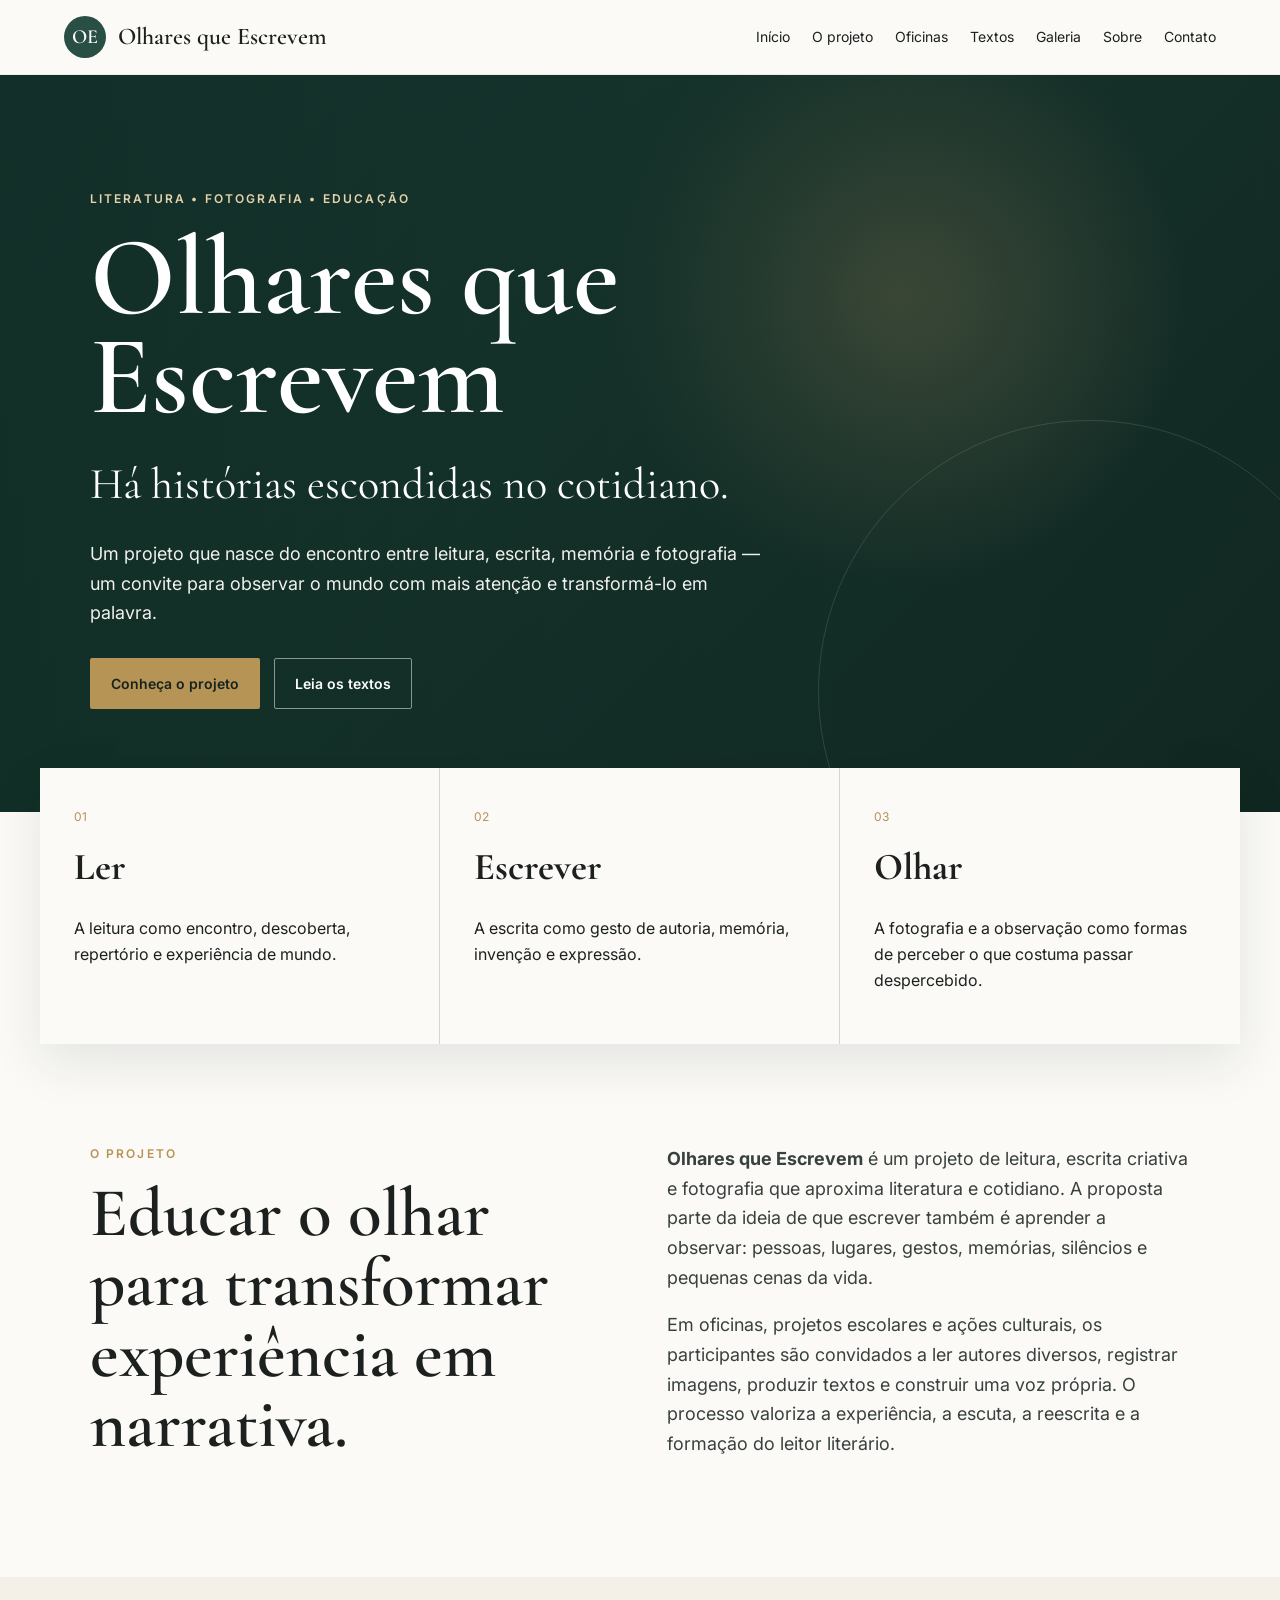
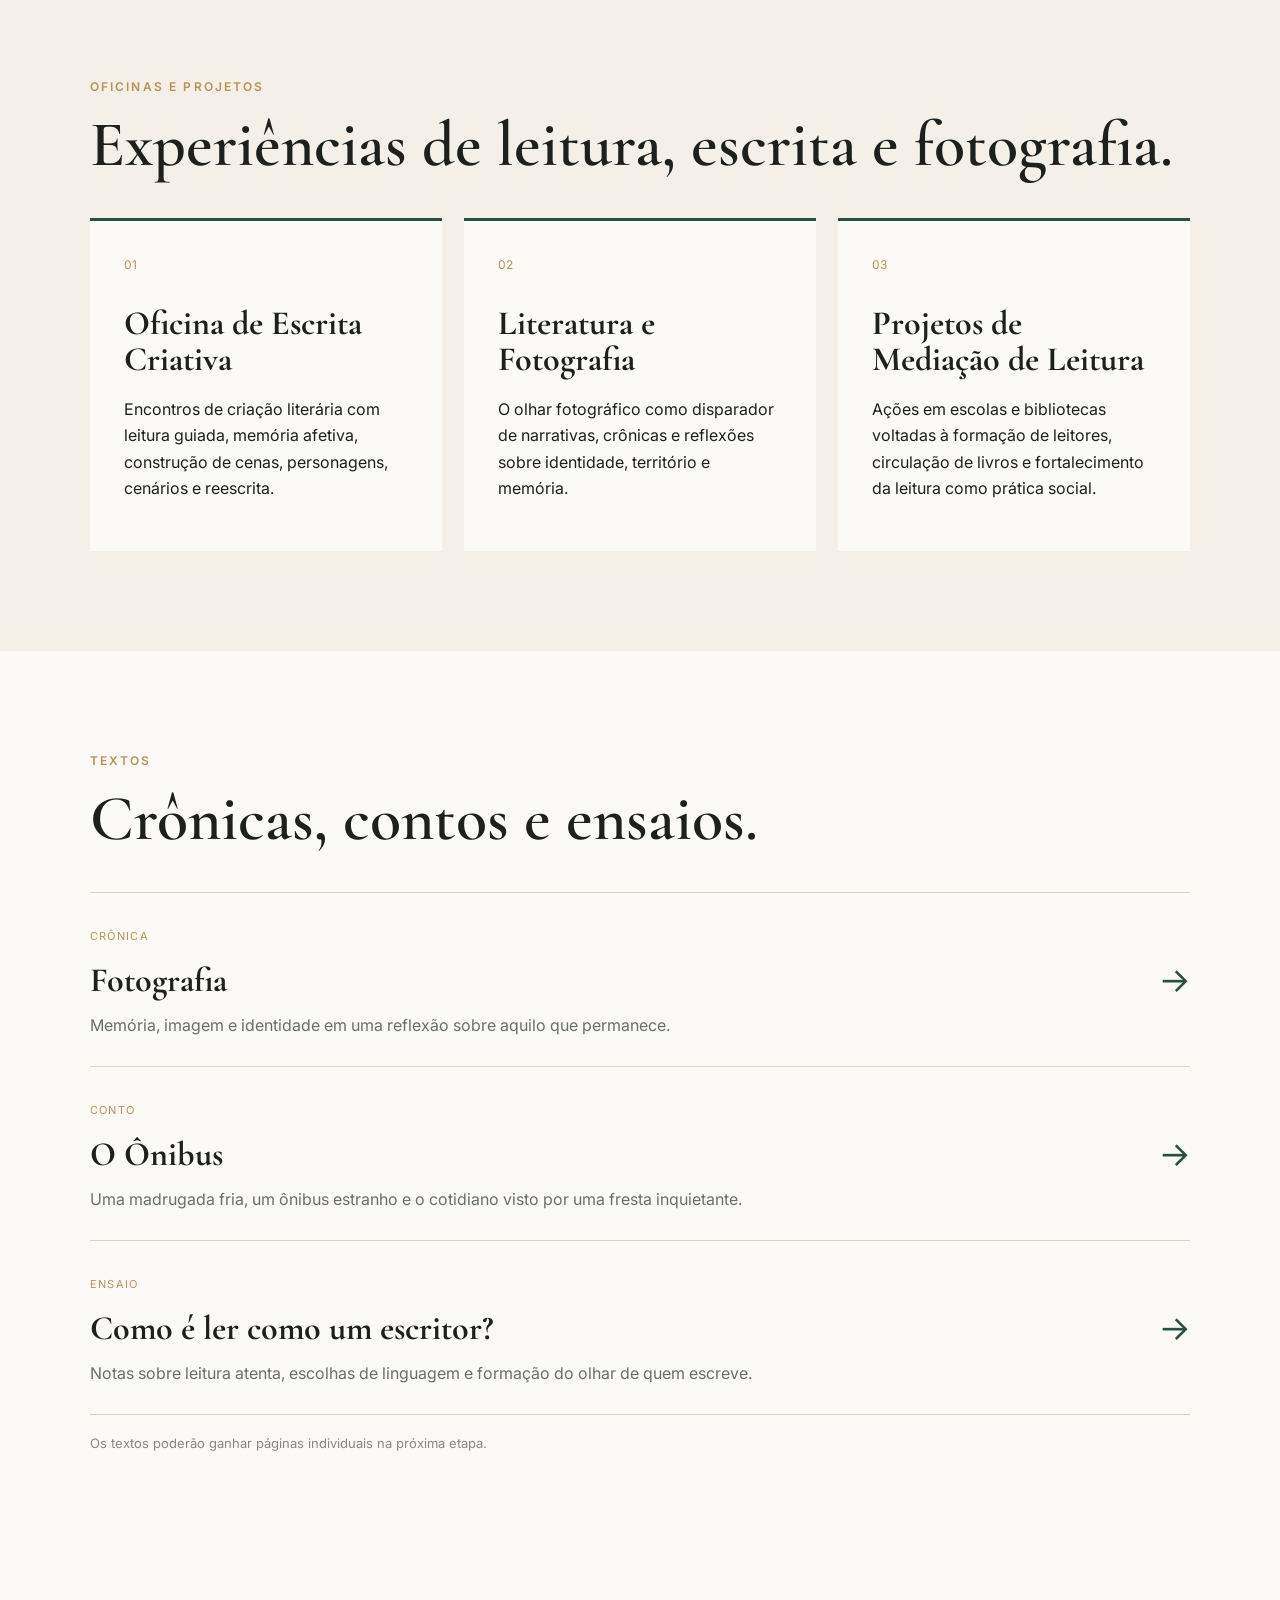
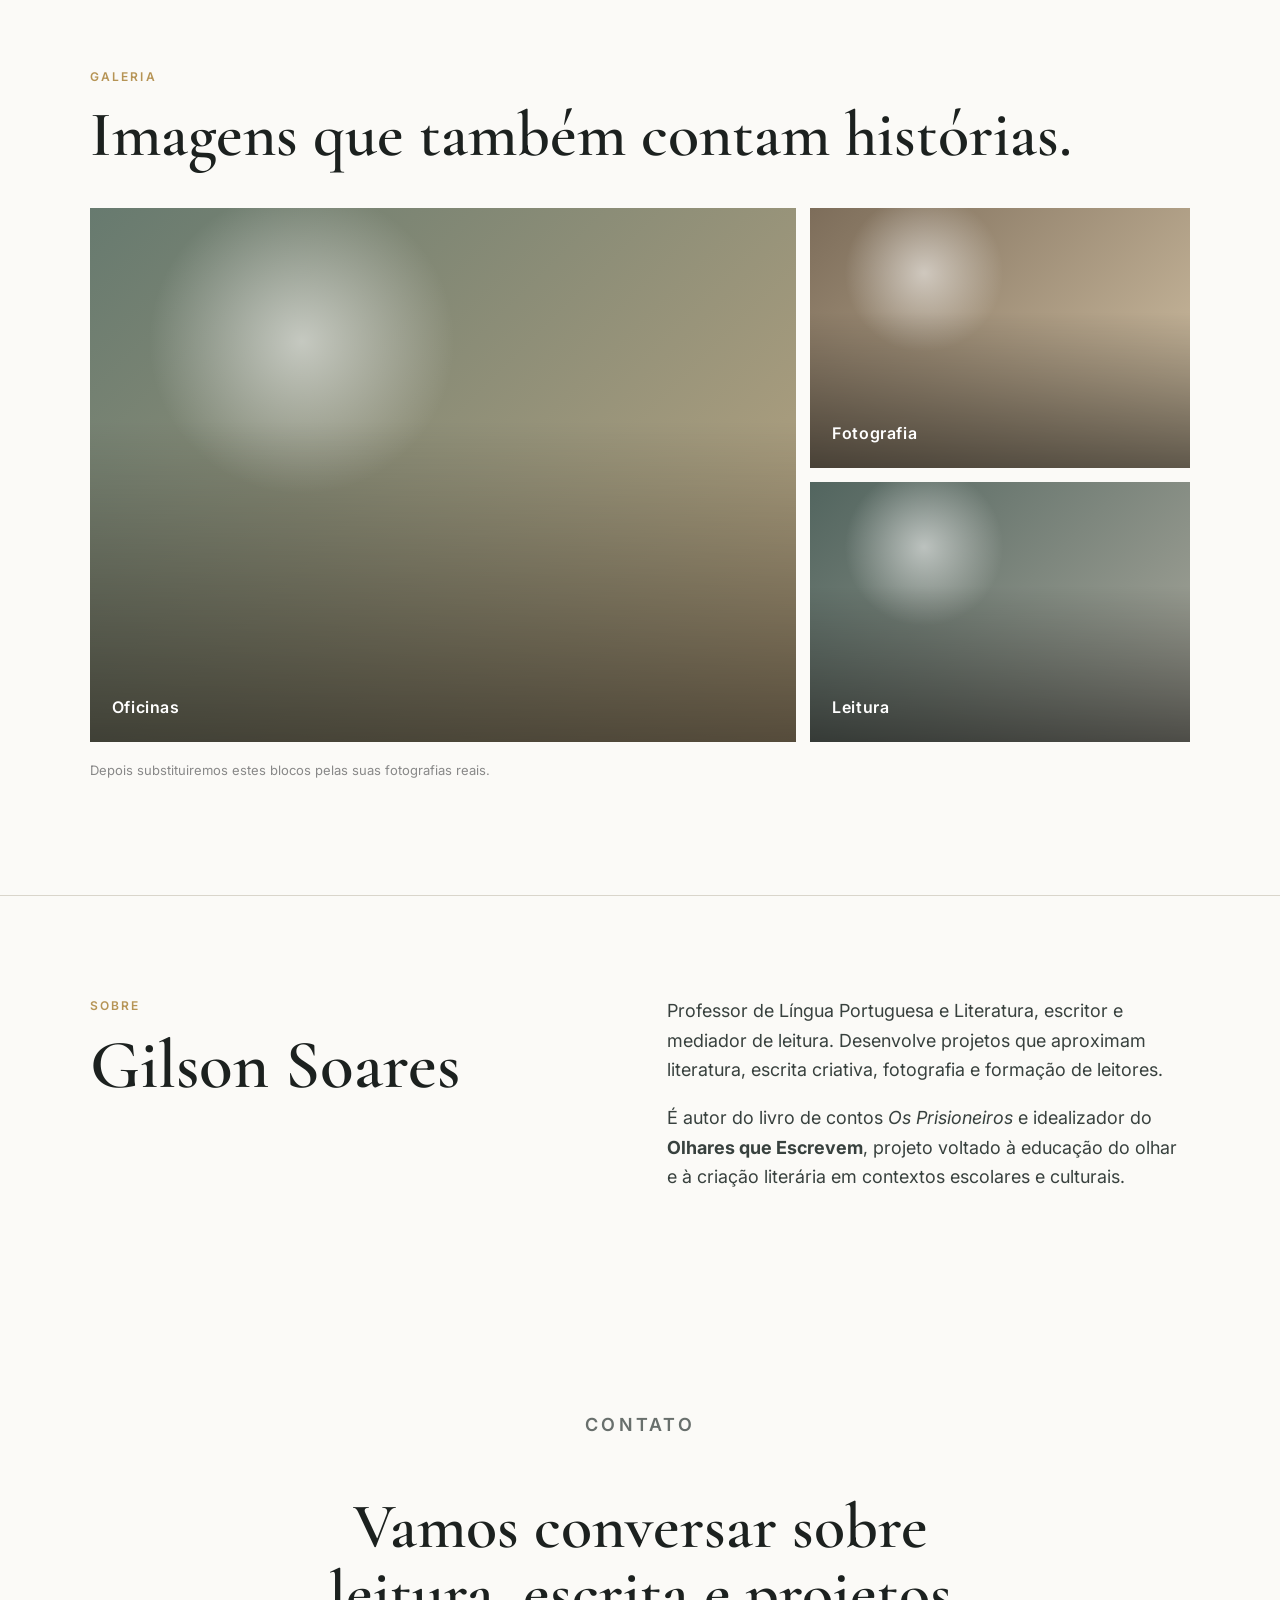
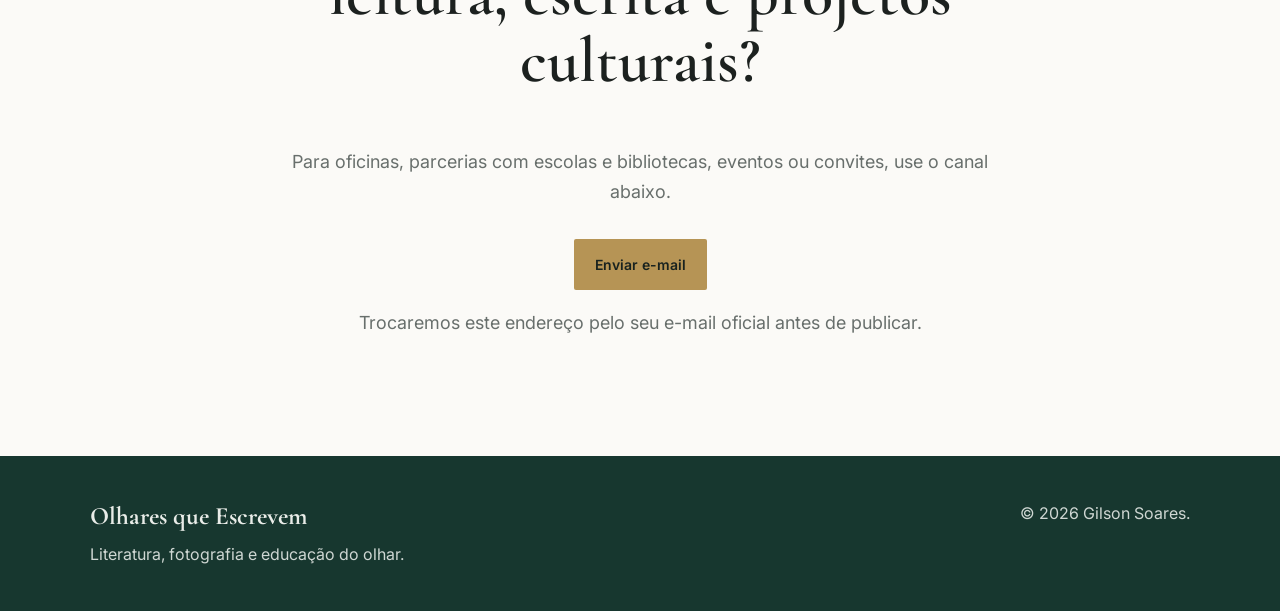
==== index.html @ b6c590d9 "Add files via upload" ====
<!doctype html>
<html lang="pt-BR">
<head>
  <meta charset="utf-8" />
  <meta name="viewport" content="width=device-width, initial-scale=1" />
  <meta name="description" content="Olhares que Escrevem — literatura, fotografia e educação do olhar." />
  <title>Olhares que Escrevem</title>
  <link rel="preconnect" href="https://fonts.googleapis.com">
  <link rel="preconnect" href="https://fonts.gstatic.com" crossorigin>
  <link href="https://fonts.googleapis.com/css2?family=Cormorant+Garamond:wght@500;600;700&family=Inter:wght@400;500;600&display=swap" rel="stylesheet">
  <link rel="stylesheet" href="style.css" />
</head>
<body>
  <header class="site-header">
    <a class="brand" href="#inicio" aria-label="Olhares que Escrevem">
      <span class="brand-mark">OE</span>
      <span class="brand-text">Olhares que Escrevem</span>
    </a>

    <button class="menu-toggle" aria-label="Abrir menu" aria-expanded="false">☰</button>

    <nav class="main-nav" aria-label="Navegação principal">
      <a href="#inicio">Início</a>
      <a href="#projeto">O projeto</a>
      <a href="#oficinas">Oficinas</a>
      <a href="#textos">Textos</a>
      <a href="#galeria">Galeria</a>
      <a href="#sobre">Sobre</a>
      <a href="#contato">Contato</a>
    </nav>
  </header>

  <main>
    <section id="inicio" class="hero">
      <div class="hero-overlay"></div>
      <div class="hero-content">
        <p class="eyebrow">Literatura • Fotografia • Educação</p>
        <h1>Olhares que Escrevem</h1>
        <p class="hero-subtitle">Há histórias escondidas no cotidiano.</p>
        <p class="hero-text">
          Um projeto que nasce do encontro entre leitura, escrita, memória e fotografia —
          um convite para observar o mundo com mais atenção e transformá-lo em palavra.
        </p>
        <div class="hero-actions">
          <a class="btn primary" href="#projeto">Conheça o projeto</a>
          <a class="btn ghost" href="#textos">Leia os textos</a>
        </div>
      </div>
    </section>

    <section class="trio" aria-label="Pilares do projeto">
      <article>
        <span>01</span>
        <h2>Ler</h2>
        <p>A leitura como encontro, descoberta, repertório e experiência de mundo.</p>
      </article>
      <article>
        <span>02</span>
        <h2>Escrever</h2>
        <p>A escrita como gesto de autoria, memória, invenção e expressão.</p>
      </article>
      <article>
        <span>03</span>
        <h2>Olhar</h2>
        <p>A fotografia e a observação como formas de perceber o que costuma passar despercebido.</p>
      </article>
    </section>

    <section id="projeto" class="section two-col">
      <div>
        <p class="section-kicker">O projeto</p>
        <h2>Educar o olhar para transformar experiência em narrativa.</h2>
      </div>
      <div class="prose">
        <p>
          <strong>Olhares que Escrevem</strong> é um projeto de leitura, escrita criativa e fotografia
          que aproxima literatura e cotidiano. A proposta parte da ideia de que escrever também é
          aprender a observar: pessoas, lugares, gestos, memórias, silêncios e pequenas cenas da vida.
        </p>
        <p>
          Em oficinas, projetos escolares e ações culturais, os participantes são convidados a
          ler autores diversos, registrar imagens, produzir textos e construir uma voz própria.
          O processo valoriza a experiência, a escuta, a reescrita e a formação do leitor literário.
        </p>
      </div>
    </section>

    <section id="oficinas" class="section soft-bg">
      <p class="section-kicker">Oficinas e projetos</p>
      <h2 class="section-title">Experiências de leitura, escrita e fotografia.</h2>

      <div class="cards">
        <article class="card">
          <div class="card-number">01</div>
          <h3>Oficina de Escrita Criativa</h3>
          <p>
            Encontros de criação literária com leitura guiada, memória afetiva, construção de cenas,
            personagens, cenários e reescrita.
          </p>
        </article>

        <article class="card">
          <div class="card-number">02</div>
          <h3>Literatura e Fotografia</h3>
          <p>
            O olhar fotográfico como disparador de narrativas, crônicas e reflexões sobre identidade,
            território e memória.
          </p>
        </article>

        <article class="card">
          <div class="card-number">03</div>
          <h3>Projetos de Mediação de Leitura</h3>
          <p>
            Ações em escolas e bibliotecas voltadas à formação de leitores, circulação de livros
            e fortalecimento da leitura como prática social.
          </p>
        </article>
      </div>
    </section>

    <section id="textos" class="section">
      <p class="section-kicker">Textos</p>
      <h2 class="section-title">Crônicas, contos e ensaios.</h2>

      <div class="text-list">
        <article class="text-item">
          <div>
            <span class="tag">Crônica</span>
            <h3>Fotografia</h3>
            <p>Memória, imagem e identidade em uma reflexão sobre aquilo que permanece.</p>
          </div>
          <span class="arrow">→</span>
        </article>

        <article class="text-item">
          <div>
            <span class="tag">Conto</span>
            <h3>O Ônibus</h3>
            <p>Uma madrugada fria, um ônibus estranho e o cotidiano visto por uma fresta inquietante.</p>
          </div>
          <span class="arrow">→</span>
        </article>

        <article class="text-item">
          <div>
            <span class="tag">Ensaio</span>
            <h3>Como é ler como um escritor?</h3>
            <p>Notas sobre leitura atenta, escolhas de linguagem e formação do olhar de quem escreve.</p>
          </div>
          <span class="arrow">→</span>
        </article>
      </div>

      <p class="note">Os textos poderão ganhar páginas individuais na próxima etapa.</p>
    </section>

    <section id="galeria" class="section gallery-section">
      <p class="section-kicker">Galeria</p>
      <h2 class="section-title">Imagens que também contam histórias.</h2>

      <div class="gallery-grid">
        <div class="photo ph1"><span>Oficinas</span></div>
        <div class="photo ph2"><span>Fotografia</span></div>
        <div class="photo ph3"><span>Leitura</span></div>
        <div class="photo ph4"><span>Memória</span></div>
      </div>
      <p class="note">Depois substituiremos estes blocos pelas suas fotografias reais.</p>
    </section>

    <section id="sobre" class="section two-col about">
      <div>
        <p class="section-kicker">Sobre</p>
        <h2>Gilson Soares</h2>
      </div>
      <div class="prose">
        <p>
          Professor de Língua Portuguesa e Literatura, escritor e mediador de leitura.
          Desenvolve projetos que aproximam literatura, escrita criativa, fotografia e formação de leitores.
        </p>
        <p>
          É autor do livro de contos <em>Os Prisioneiros</em> e idealizador do
          <strong>Olhares que Escrevem</strong>, projeto voltado à educação do olhar e à criação literária
          em contextos escolares e culturais.
        </p>
      </div>
    </section>

    <section id="contato" class="section contact">
      <p class="section-kicker">Contato</p>
      <h2>Vamos conversar sobre leitura, escrita e projetos culturais?</h2>
      <p>
        Para oficinas, parcerias com escolas e bibliotecas, eventos ou convites,
        use o canal abaixo.
      </p>
      <a class="btn primary" href="mailto:SEUEMAIL@EXEMPLO.COM">Enviar e-mail</a>
      <p class="note">Trocaremos este endereço pelo seu e-mail oficial antes de publicar.</p>
    </section>
  </main>

  <footer>
    <div>
      <strong>Olhares que Escrevem</strong>
      <p>Literatura, fotografia e educação do olhar.</p>
    </div>
    <p>© <span id="year"></span> Gilson Soares.</p>
  </footer>

  <script src="script.js"></script>
</body>
</html>
---- style.css ----
:root{
  --green:#294f45;
  --green-dark:#17372f;
  --gold:#b69455;
  --cream:#f4f0e8;
  --paper:#fbfaf7;
  --ink:#1c211f;
  --muted:#686f6c;
  --line:#d9d5cb;
}

*{box-sizing:border-box}
html{scroll-behavior:smooth}
body{
  margin:0;
  font-family:"Inter",system-ui,sans-serif;
  color:var(--ink);
  background:var(--paper);
  line-height:1.65;
}

a{color:inherit;text-decoration:none}

.site-header{
  position:sticky;
  top:0;
  z-index:20;
  display:flex;
  align-items:center;
  justify-content:space-between;
  gap:24px;
  padding:16px 5vw;
  background:rgba(251,250,247,.94);
  border-bottom:1px solid rgba(0,0,0,.06);
  backdrop-filter:blur(12px);
}

.brand{display:flex;align-items:center;gap:12px;font-weight:600}
.brand-mark{
  display:grid;place-items:center;
  width:42px;height:42px;
  border-radius:50%;
  background:var(--green);
  color:white;
  font-family:"Cormorant Garamond",serif;
  font-size:20px;
}
.brand-text{font-family:"Cormorant Garamond",serif;font-size:24px}

.main-nav{display:flex;gap:22px;font-size:14px}
.main-nav a{position:relative}
.main-nav a:after{
  content:"";position:absolute;left:0;right:100%;bottom:-5px;height:1px;
  background:var(--gold);transition:.2s;
}
.main-nav a:hover:after{right:0}

.menu-toggle{
  display:none;
  background:none;border:0;font-size:25px;cursor:pointer;
}

.hero{
  min-height:78vh;
  position:relative;
  display:flex;
  align-items:center;
  padding:8vw 7vw;
  background:
    linear-gradient(90deg,rgba(16,45,38,.92),rgba(16,45,38,.55)),
    radial-gradient(circle at 70% 30%,#8c7955 0,transparent 28%),
    linear-gradient(135deg,#264d43,#111d1a);
  color:white;
  overflow:hidden;
}
.hero:after{
  content:"";
  position:absolute;
  right:-80px;bottom:-150px;
  width:540px;height:540px;border:1px solid rgba(255,255,255,.12);border-radius:50%;
}
.hero-content{position:relative;z-index:2;max-width:820px}
.eyebrow,.section-kicker{
  text-transform:uppercase;
  letter-spacing:.18em;
  font-size:12px;
  font-weight:600;
}
.eyebrow{color:#e6d3ad}
.hero h1{
  margin:.18em 0 .05em;
  font-family:"Cormorant Garamond",serif;
  font-size:clamp(58px,9vw,112px);
  font-weight:600;
  line-height:.88;
}
.hero-subtitle{
  font-family:"Cormorant Garamond",serif;
  font-size:clamp(28px,3.5vw,44px);
  margin:22px 0 12px;
}
.hero-text{max-width:670px;font-size:18px;color:#f0f0ec}
.hero-actions{display:flex;gap:14px;flex-wrap:wrap;margin-top:30px}

.btn{
  display:inline-block;
  padding:13px 20px;
  border-radius:2px;
  border:1px solid transparent;
  font-weight:600;
  font-size:14px;
}
.btn.primary{background:var(--gold);color:#18221f}
.btn.ghost{border-color:rgba(255,255,255,.5);color:white}

.trio{
  display:grid;
  grid-template-columns:repeat(3,1fr);
  max-width:1200px;
  margin:-44px auto 0;
  position:relative;
  z-index:5;
  background:var(--paper);
  box-shadow:0 18px 48px rgba(20,35,30,.10);
}
.trio article{padding:34px;border-right:1px solid var(--line)}
.trio article:last-child{border-right:0}
.trio span{color:var(--gold);font-size:12px}
.trio h2{
  margin:8px 0 4px;
  font-family:"Cormorant Garamond",serif;
  font-size:38px;
}

.section{padding:100px 7vw;max-width:1400px;margin:0 auto}
.soft-bg{max-width:none;background:var(--cream)}
.soft-bg > *{max-width:1200px;margin-left:auto;margin-right:auto}
.section-kicker{color:var(--gold);margin:0 0 14px}
.section-title,.section h2{
  font-family:"Cormorant Garamond",serif;
  font-weight:600;
}
.section-title{font-size:clamp(42px,5vw,66px);line-height:1.05;margin:0 0 40px}

.two-col{
  display:grid;
  grid-template-columns:1fr 1.1fr;
  gap:8vw;
  align-items:start;
}
.two-col h2{font-size:clamp(44px,5.4vw,72px);line-height:1.02;margin:0}
.prose{font-size:18px;color:#38413e}
.prose p:first-child{margin-top:0}

.cards{
  display:grid;
  grid-template-columns:repeat(3,1fr);
  gap:22px;
}
.card{
  background:var(--paper);
  padding:34px;
  min-height:310px;
  border-top:3px solid var(--green);
}
.card-number{color:var(--gold);font-size:12px}
.card h3{
  font-family:"Cormorant Garamond",serif;
  font-size:34px;
  line-height:1.05;
  margin:32px 0 18px;
}

.text-list{border-top:1px solid var(--line)}
.text-item{
  display:flex;
  justify-content:space-between;
  gap:25px;
  align-items:center;
  padding:28px 0;
  border-bottom:1px solid var(--line);
}
.text-item h3{
  margin:5px 0 3px;
  font-family:"Cormorant Garamond",serif;
  font-size:34px;
}
.text-item p{margin:0;color:var(--muted)}
.tag{font-size:11px;letter-spacing:.12em;text-transform:uppercase;color:var(--gold)}
.arrow{font-size:34px;color:var(--green)}

.gallery-section{max-width:1400px}
.gallery-grid{
  display:grid;
  grid-template-columns:1.3fr .7fr;
  grid-template-rows:260px 260px;
  gap:14px;
}
.photo{
  position:relative;
  display:flex;
  align-items:flex-end;
  padding:22px;
  overflow:hidden;
  background:#d9d2c5;
}
.photo:before{
  content:"";
  position:absolute;inset:0;
  background:
    linear-gradient(to top,rgba(0,0,0,.55),transparent 60%),
    radial-gradient(circle at 30% 25%,rgba(255,255,255,.55),transparent 24%);
}
.photo span{position:relative;color:white;font-weight:600;letter-spacing:.04em}
.ph1{grid-row:1/3;background:linear-gradient(135deg,#677a6f,#bda782)}
.ph2{background:linear-gradient(135deg,#7d6d5a,#d3c2a5)}
.ph3{background:linear-gradient(135deg,#52655f,#aaa99d)}
.ph4{display:none}

.about{border-top:1px solid var(--line)}
.contact{
  text-align:center;
  max-width:900px;
}
.contact h2{font-size:clamp(42px,5vw,64px);line-height:1.05}
.contact p{font-size:18px;color:var(--muted)}
.contact .btn{margin-top:14px}

.note{font-size:13px;color:#888;margin-top:18px}

footer{
  display:flex;
  justify-content:space-between;
  gap:30px;
  padding:40px 7vw;
  background:var(--green-dark);
  color:#e9ece8;
}
footer strong{font-family:"Cormorant Garamond",serif;font-size:25px}
footer p{margin:4px 0;color:#cfd7d3}

@media (max-width:900px){
  .main-nav{
    display:none;
    position:absolute;
    top:74px;left:0;right:0;
    padding:18px 5vw 24px;
    background:var(--paper);
    flex-direction:column;
    border-bottom:1px solid var(--line);
  }
  .main-nav.open{display:flex}
  .menu-toggle{display:block}
  .trio{grid-template-columns:1fr;margin:0}
  .trio article{border-right:0;border-bottom:1px solid var(--line)}
  .two-col{grid-template-columns:1fr;gap:28px}
  .cards{grid-template-columns:1fr}
  .gallery-grid{grid-template-columns:1fr;grid-template-rows:250px 220px 220px}
  .ph1{grid-row:auto}
  footer{flex-direction:column}
}
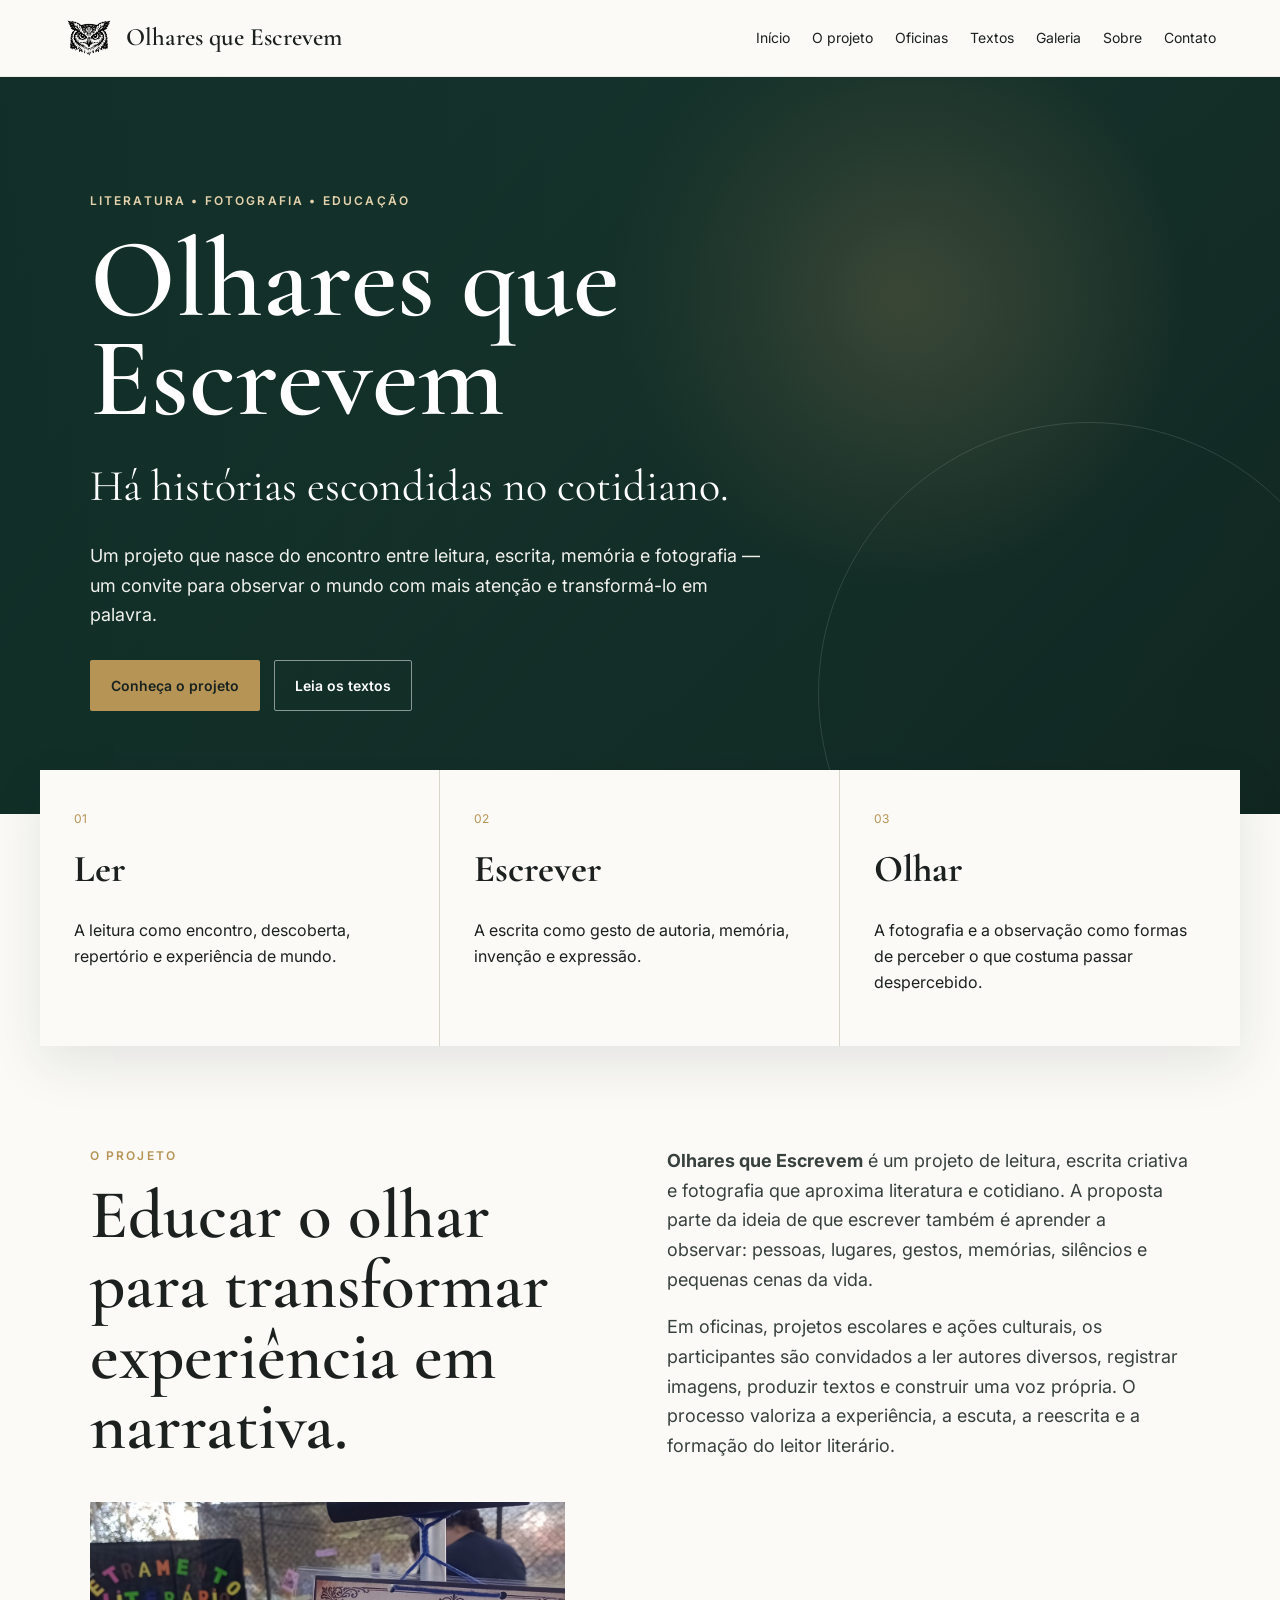
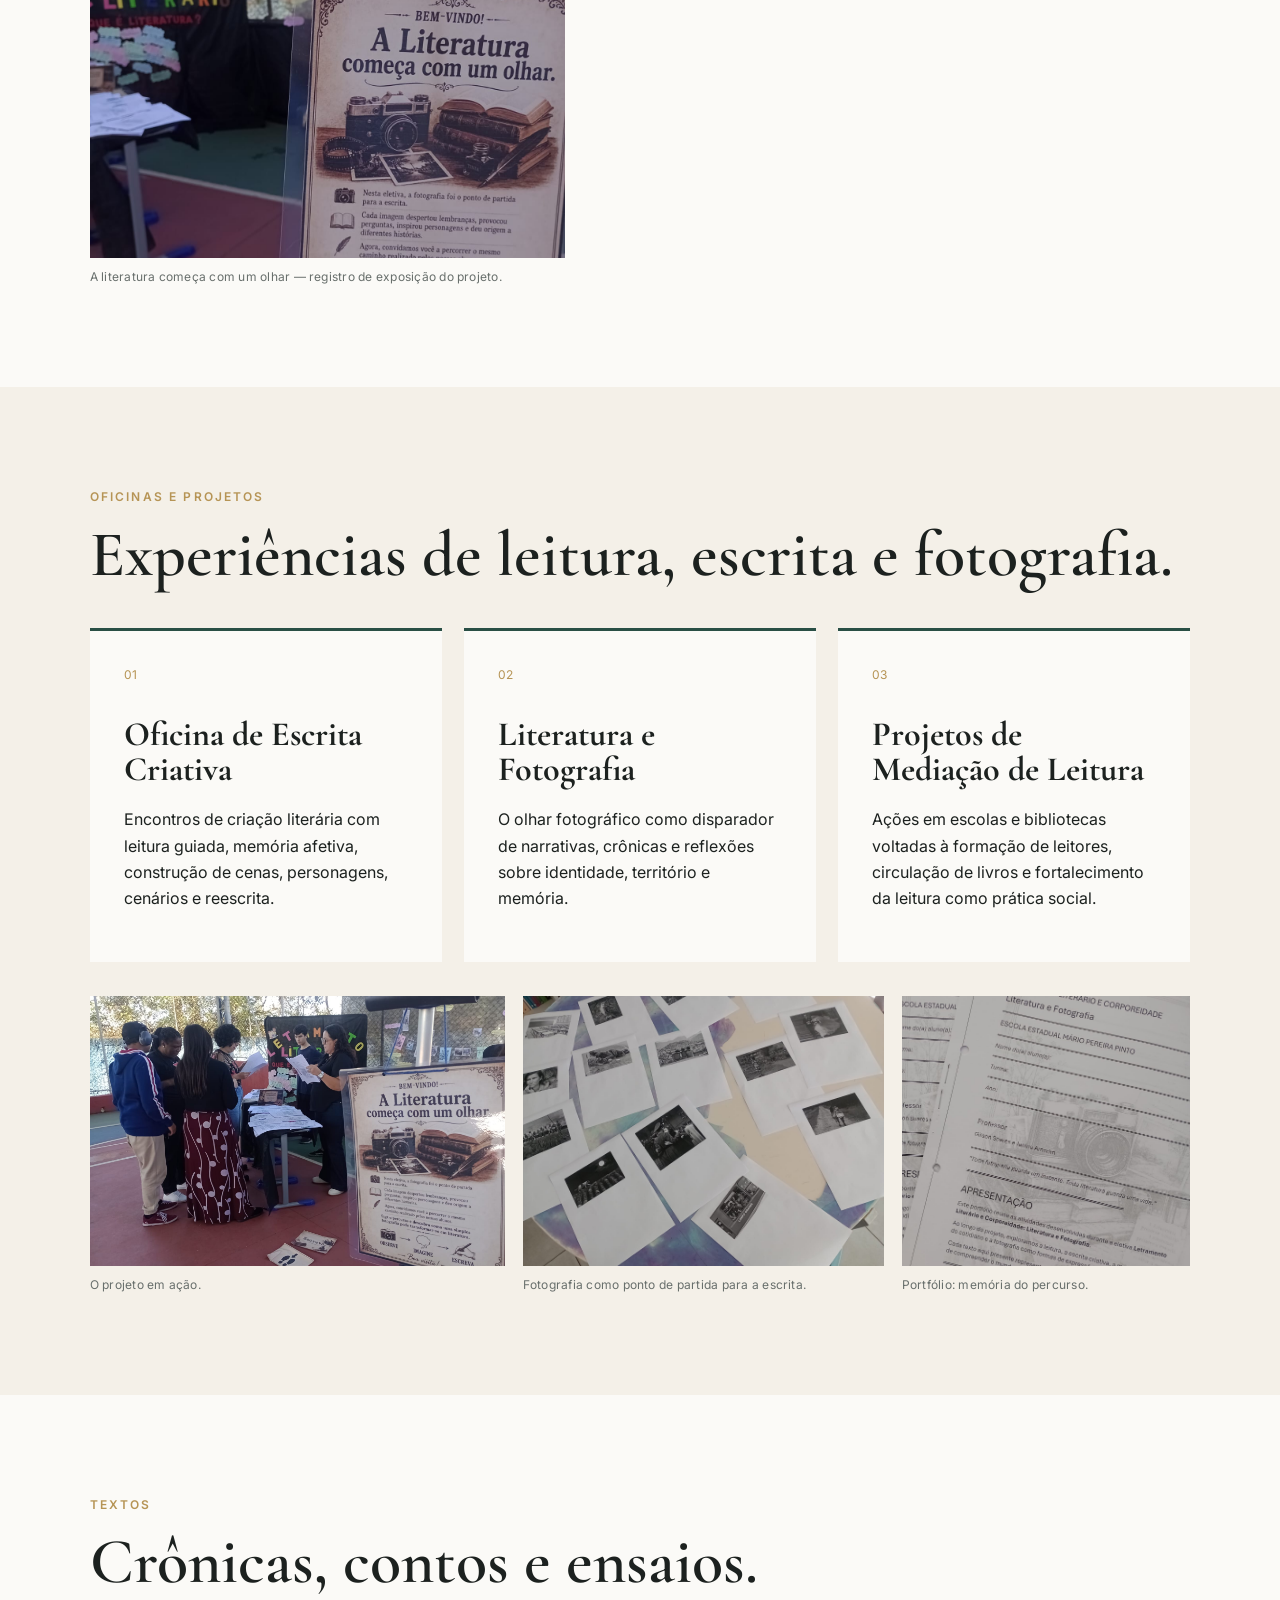
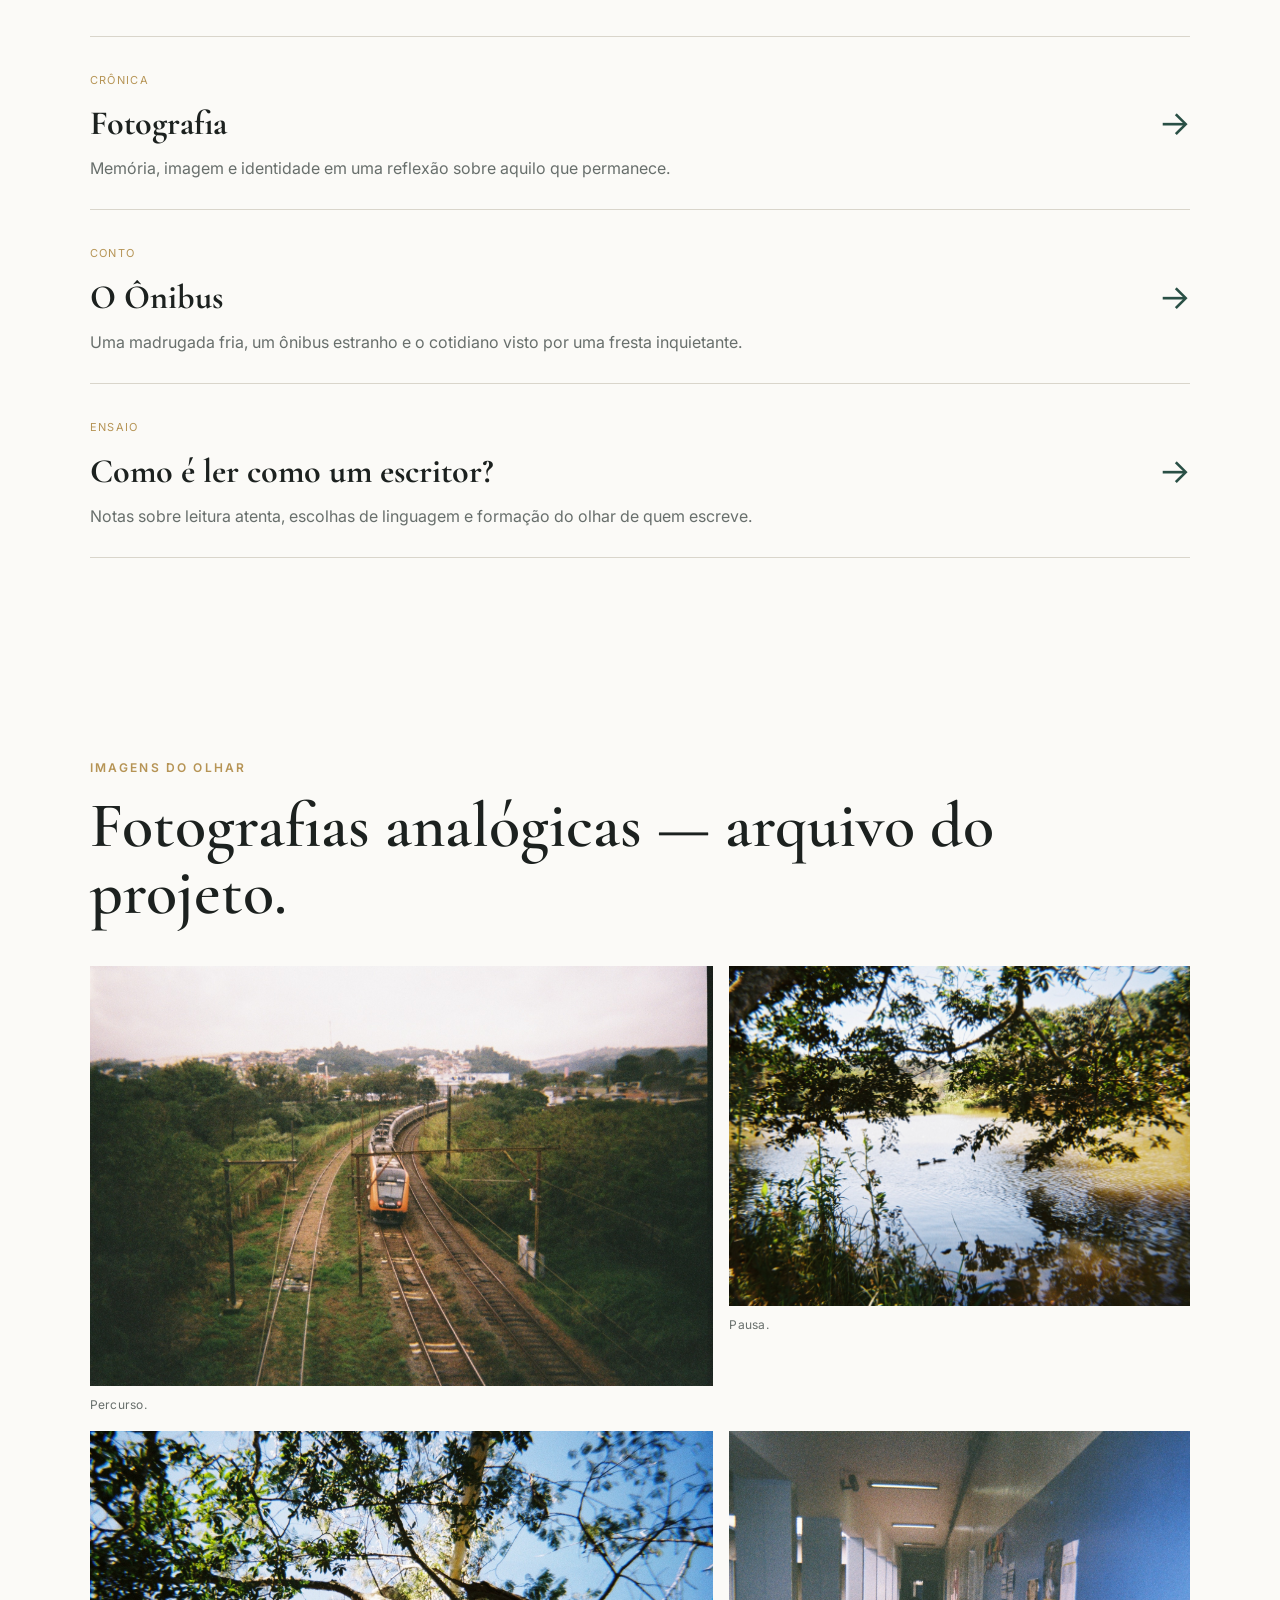
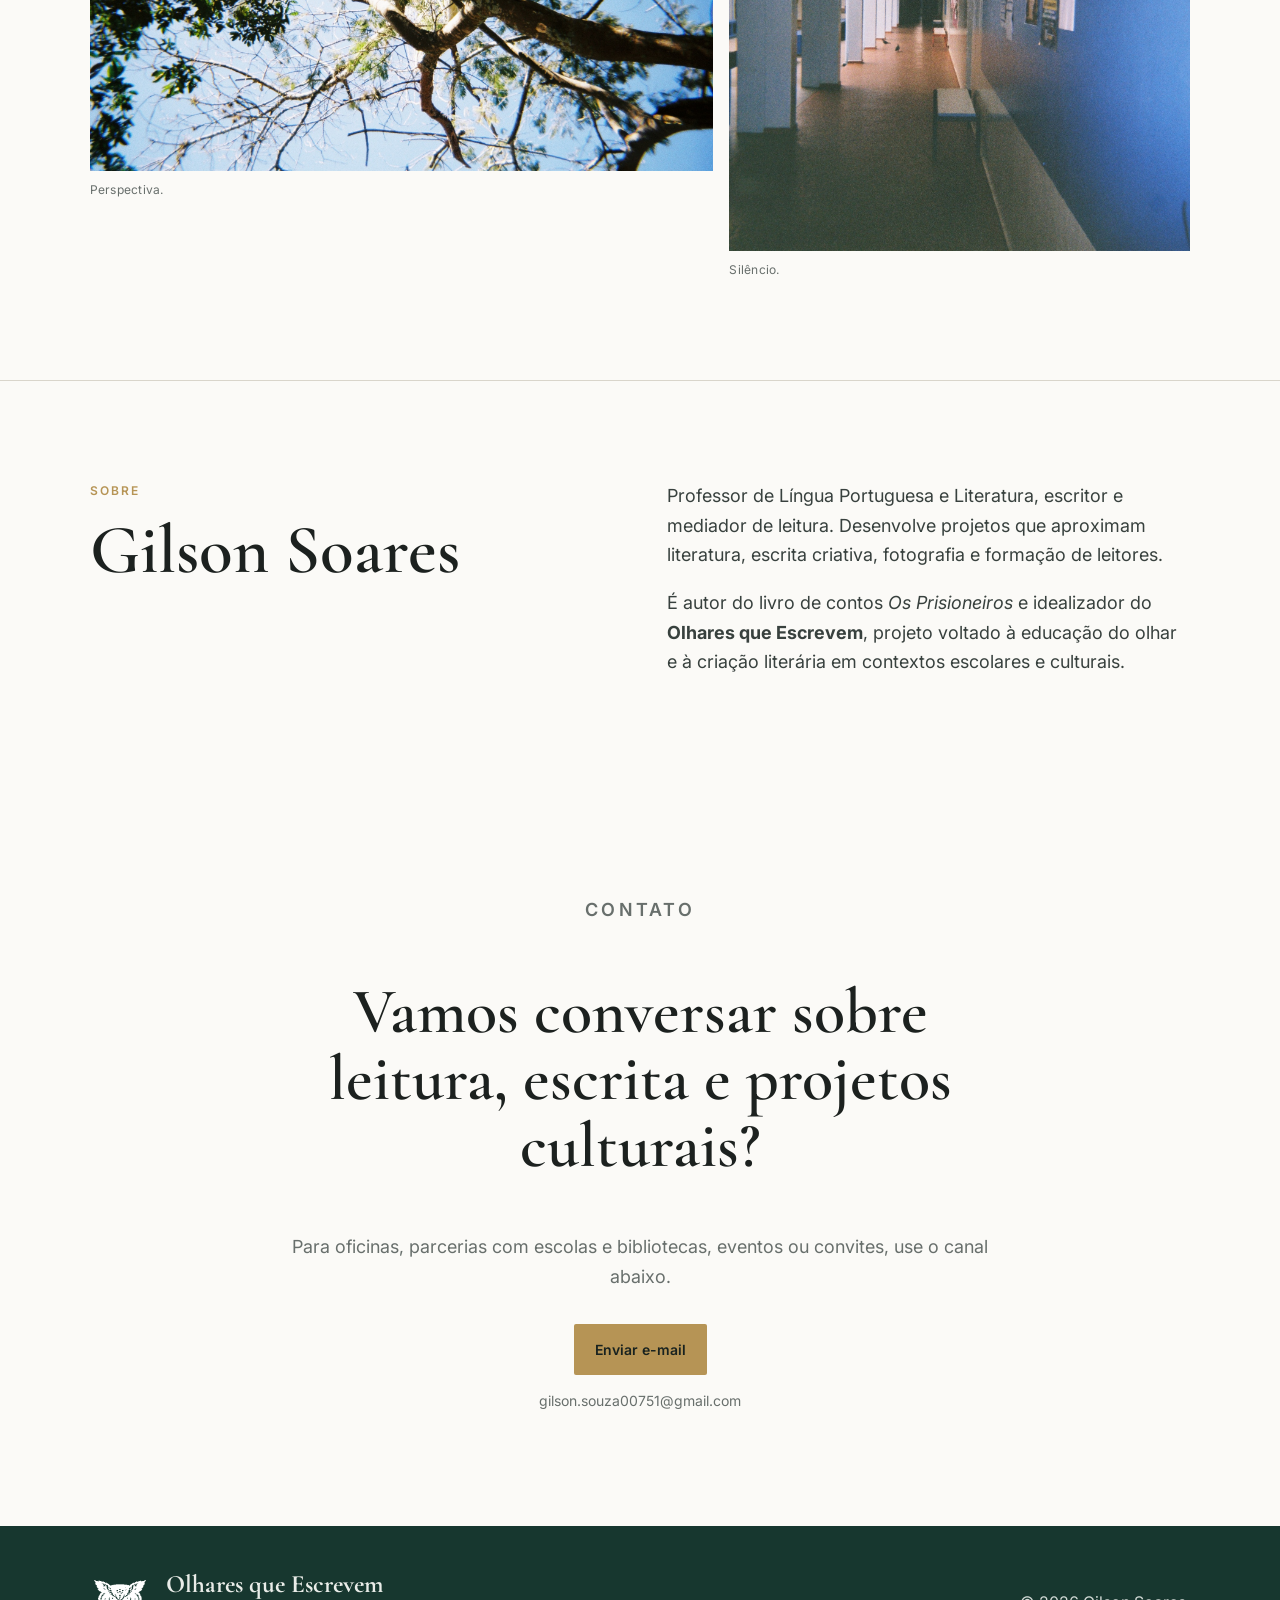
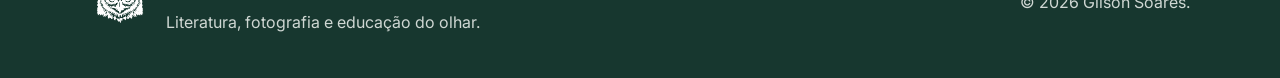
==== commit a5fa0ea0: "Add files via upload" ====
--- a/index.html
+++ b/index.html
@@ -5,6 +5,7 @@
   <meta name="viewport" content="width=device-width, initial-scale=1" />
   <meta name="description" content="Olhares que Escrevem — literatura, fotografia e educação do olhar." />
   <title>Olhares que Escrevem</title>
+  <link rel="icon" href="imagens/favicon.png" />
   <link rel="preconnect" href="https://fonts.googleapis.com">
   <link rel="preconnect" href="https://fonts.gstatic.com" crossorigin>
   <link href="https://fonts.googleapis.com/css2?family=Cormorant+Garamond:wght@500;600;700&family=Inter:wght@400;500;600&display=swap" rel="stylesheet">
@@ -13,7 +14,7 @@
 <body>
   <header class="site-header">
     <a class="brand" href="#inicio" aria-label="Olhares que Escrevem">
-      <span class="brand-mark">OE</span>
+      <img class="brand-logo" src="imagens/logo-coruja.png" alt="" />
       <span class="brand-text">Olhares que Escrevem</span>
     </a>
 
@@ -32,7 +33,6 @@
 
   <main>
     <section id="inicio" class="hero">
-      <div class="hero-overlay"></div>
       <div class="hero-content">
         <p class="eyebrow">Literatura • Fotografia • Educação</p>
         <h1>Olhares que Escrevem</h1>
@@ -49,39 +49,23 @@
     </section>
 
     <section class="trio" aria-label="Pilares do projeto">
-      <article>
-        <span>01</span>
-        <h2>Ler</h2>
-        <p>A leitura como encontro, descoberta, repertório e experiência de mundo.</p>
-      </article>
-      <article>
-        <span>02</span>
-        <h2>Escrever</h2>
-        <p>A escrita como gesto de autoria, memória, invenção e expressão.</p>
-      </article>
-      <article>
-        <span>03</span>
-        <h2>Olhar</h2>
-        <p>A fotografia e a observação como formas de perceber o que costuma passar despercebido.</p>
-      </article>
+      <article><span>01</span><h2>Ler</h2><p>A leitura como encontro, descoberta, repertório e experiência de mundo.</p></article>
+      <article><span>02</span><h2>Escrever</h2><p>A escrita como gesto de autoria, memória, invenção e expressão.</p></article>
+      <article><span>03</span><h2>Olhar</h2><p>A fotografia e a observação como formas de perceber o que costuma passar despercebido.</p></article>
     </section>
 
-    <section id="projeto" class="section two-col">
+    <section id="projeto" class="section two-col project-section">
       <div>
         <p class="section-kicker">O projeto</p>
         <h2>Educar o olhar para transformar experiência em narrativa.</h2>
+        <figure class="editorial-photo">
+          <img src="imagens/literatura-comeca-com-um-olhar.jpg" alt="Exposição do projeto com o cartaz A Literatura começa com um olhar." />
+          <figcaption>A literatura começa com um olhar — registro de exposição do projeto.</figcaption>
+        </figure>
       </div>
       <div class="prose">
-        <p>
-          <strong>Olhares que Escrevem</strong> é um projeto de leitura, escrita criativa e fotografia
-          que aproxima literatura e cotidiano. A proposta parte da ideia de que escrever também é
-          aprender a observar: pessoas, lugares, gestos, memórias, silêncios e pequenas cenas da vida.
-        </p>
-        <p>
-          Em oficinas, projetos escolares e ações culturais, os participantes são convidados a
-          ler autores diversos, registrar imagens, produzir textos e construir uma voz própria.
-          O processo valoriza a experiência, a escuta, a reescrita e a formação do leitor literário.
-        </p>
+        <p><strong>Olhares que Escrevem</strong> é um projeto de leitura, escrita criativa e fotografia que aproxima literatura e cotidiano. A proposta parte da ideia de que escrever também é aprender a observar: pessoas, lugares, gestos, memórias, silêncios e pequenas cenas da vida.</p>
+        <p>Em oficinas, projetos escolares e ações culturais, os participantes são convidados a ler autores diversos, registrar imagens, produzir textos e construir uma voz própria. O processo valoriza a experiência, a escuta, a reescrita e a formação do leitor literário.</p>
       </div>
     </section>
 
@@ -90,32 +74,15 @@
       <h2 class="section-title">Experiências de leitura, escrita e fotografia.</h2>
 
       <div class="cards">
-        <article class="card">
-          <div class="card-number">01</div>
-          <h3>Oficina de Escrita Criativa</h3>
-          <p>
-            Encontros de criação literária com leitura guiada, memória afetiva, construção de cenas,
-            personagens, cenários e reescrita.
-          </p>
-        </article>
+        <article class="card"><div class="card-number">01</div><h3>Oficina de Escrita Criativa</h3><p>Encontros de criação literária com leitura guiada, memória afetiva, construção de cenas, personagens, cenários e reescrita.</p></article>
+        <article class="card"><div class="card-number">02</div><h3>Literatura e Fotografia</h3><p>O olhar fotográfico como disparador de narrativas, crônicas e reflexões sobre identidade, território e memória.</p></article>
+        <article class="card"><div class="card-number">03</div><h3>Projetos de Mediação de Leitura</h3><p>Ações em escolas e bibliotecas voltadas à formação de leitores, circulação de livros e fortalecimento da leitura como prática social.</p></article>
+      </div>
 
-        <article class="card">
-          <div class="card-number">02</div>
-          <h3>Literatura e Fotografia</h3>
-          <p>
-            O olhar fotográfico como disparador de narrativas, crônicas e reflexões sobre identidade,
-            território e memória.
-          </p>
-        </article>
-
-        <article class="card">
-          <div class="card-number">03</div>
-          <h3>Projetos de Mediação de Leitura</h3>
-          <p>
-            Ações em escolas e bibliotecas voltadas à formação de leitores, circulação de livros
-            e fortalecimento da leitura como prática social.
-          </p>
-        </article>
+      <div class="action-grid">
+        <figure><img src="imagens/projeto-em-acao.jpg" alt="Alunos e professores participando de exposição literária e fotográfica." /><figcaption>O projeto em ação.</figcaption></figure>
+        <figure><img src="imagens/processo-criativo.jpg" alt="Fotografias impressas organizadas sobre uma mesa durante atividade." /><figcaption>Fotografia como ponto de partida para a escrita.</figcaption></figure>
+        <figure><img src="imagens/portfolio.jpg" alt="Portfólio impresso de Literatura e Fotografia." /><figcaption>Portfólio: memória do percurso.</figcaption></figure>
       </div>
     </section>
 
@@ -124,84 +91,50 @@
       <h2 class="section-title">Crônicas, contos e ensaios.</h2>
 
       <div class="text-list">
-        <article class="text-item">
-          <div>
-            <span class="tag">Crônica</span>
-            <h3>Fotografia</h3>
-            <p>Memória, imagem e identidade em uma reflexão sobre aquilo que permanece.</p>
-          </div>
-          <span class="arrow">→</span>
-        </article>
-
-        <article class="text-item">
-          <div>
-            <span class="tag">Conto</span>
-            <h3>O Ônibus</h3>
-            <p>Uma madrugada fria, um ônibus estranho e o cotidiano visto por uma fresta inquietante.</p>
-          </div>
-          <span class="arrow">→</span>
-        </article>
-
-        <article class="text-item">
-          <div>
-            <span class="tag">Ensaio</span>
-            <h3>Como é ler como um escritor?</h3>
-            <p>Notas sobre leitura atenta, escolhas de linguagem e formação do olhar de quem escreve.</p>
-          </div>
-          <span class="arrow">→</span>
-        </article>
+        <a class="text-item" href="textos/fotografia.html">
+          <div><span class="tag">Crônica</span><h3>Fotografia</h3><p>Memória, imagem e identidade em uma reflexão sobre aquilo que permanece.</p></div><span class="arrow">→</span>
+        </a>
+        <a class="text-item" href="textos/o-onibus.html">
+          <div><span class="tag">Conto</span><h3>O Ônibus</h3><p>Uma madrugada fria, um ônibus estranho e o cotidiano visto por uma fresta inquietante.</p></div><span class="arrow">→</span>
+        </a>
+        <a class="text-item" href="textos/ler-como-escritor.html">
+          <div><span class="tag">Ensaio</span><h3>Como é ler como um escritor?</h3><p>Notas sobre leitura atenta, escolhas de linguagem e formação do olhar de quem escreve.</p></div><span class="arrow">→</span>
+        </a>
       </div>
-
-      <p class="note">Os textos poderão ganhar páginas individuais na próxima etapa.</p>
     </section>
 
     <section id="galeria" class="section gallery-section">
-      <p class="section-kicker">Galeria</p>
-      <h2 class="section-title">Imagens que também contam histórias.</h2>
-
-      <div class="gallery-grid">
-        <div class="photo ph1"><span>Oficinas</span></div>
-        <div class="photo ph2"><span>Fotografia</span></div>
-        <div class="photo ph3"><span>Leitura</span></div>
-        <div class="photo ph4"><span>Memória</span></div>
+      <p class="section-kicker">Imagens do olhar</p>
+      <h2 class="section-title">Fotografias analógicas — arquivo do projeto.</h2>
+      <div class="real-gallery">
+        <figure class="wide"><img src="imagens/trem-analogica.jpg" alt="Trem fotografado em trilhos, em fotografia analógica." /><figcaption>Percurso.</figcaption></figure>
+        <figure><img src="imagens/lago-patos-analogica.jpg" alt="Lago emoldurado por árvores, com patos ao centro." /><figcaption>Pausa.</figcaption></figure>
+        <figure><img src="imagens/arvore-analogica.jpg" alt="Árvore fotografada de baixo para cima." /><figcaption>Perspectiva.</figcaption></figure>
+        <figure class="wide"><img src="imagens/corredor-escola-analogica.jpg" alt="Corredor escolar vazio em fotografia analógica." /><figcaption>Silêncio.</figcaption></figure>
       </div>
-      <p class="note">Depois substituiremos estes blocos pelas suas fotografias reais.</p>
     </section>
 
     <section id="sobre" class="section two-col about">
-      <div>
-        <p class="section-kicker">Sobre</p>
-        <h2>Gilson Soares</h2>
-      </div>
+      <div><p class="section-kicker">Sobre</p><h2>Gilson Soares</h2></div>
       <div class="prose">
-        <p>
-          Professor de Língua Portuguesa e Literatura, escritor e mediador de leitura.
-          Desenvolve projetos que aproximam literatura, escrita criativa, fotografia e formação de leitores.
-        </p>
-        <p>
-          É autor do livro de contos <em>Os Prisioneiros</em> e idealizador do
-          <strong>Olhares que Escrevem</strong>, projeto voltado à educação do olhar e à criação literária
-          em contextos escolares e culturais.
-        </p>
+        <p>Professor de Língua Portuguesa e Literatura, escritor e mediador de leitura. Desenvolve projetos que aproximam literatura, escrita criativa, fotografia e formação de leitores.</p>
+        <p>É autor do livro de contos <em>Os Prisioneiros</em> e idealizador do <strong>Olhares que Escrevem</strong>, projeto voltado à educação do olhar e à criação literária em contextos escolares e culturais.</p>
       </div>
     </section>
 
     <section id="contato" class="section contact">
       <p class="section-kicker">Contato</p>
       <h2>Vamos conversar sobre leitura, escrita e projetos culturais?</h2>
-      <p>
-        Para oficinas, parcerias com escolas e bibliotecas, eventos ou convites,
-        use o canal abaixo.
-      </p>
-      <a class="btn primary" href="mailto:SEUEMAIL@EXEMPLO.COM">Enviar e-mail</a>
-      <p class="note">Trocaremos este endereço pelo seu e-mail oficial antes de publicar.</p>
+      <p>Para oficinas, parcerias com escolas e bibliotecas, eventos ou convites, use o canal abaixo.</p>
+      <a class="btn primary" href="mailto:gilson.souza00751@gmail.com">Enviar e-mail</a>
+      <p class="contact-email">gilson.souza00751@gmail.com</p>
     </section>
   </main>
 
   <footer>
-    <div>
-      <strong>Olhares que Escrevem</strong>
-      <p>Literatura, fotografia e educação do olhar.</p>
+    <div class="footer-brand">
+      <img src="imagens/logo-coruja.png" alt="" />
+      <div><strong>Olhares que Escrevem</strong><p>Literatura, fotografia e educação do olhar.</p></div>
     </div>
     <p>© <span id="year"></span> Gilson Soares.</p>
   </footer>
--- a/style.css
+++ b/style.css
@@ -8,254 +8,114 @@
   --muted:#686f6c;
   --line:#d9d5cb;
 }
-
 *{box-sizing:border-box}
 html{scroll-behavior:smooth}
-body{
-  margin:0;
-  font-family:"Inter",system-ui,sans-serif;
-  color:var(--ink);
-  background:var(--paper);
-  line-height:1.65;
-}
+body{margin:0;font-family:"Inter",system-ui,sans-serif;color:var(--ink);background:var(--paper);line-height:1.65}
+a{color:inherit;text-decoration:none}
+img{max-width:100%;display:block}
 
-a{color:inherit;text-decoration:none}
-
-.site-header{
-  position:sticky;
-  top:0;
-  z-index:20;
-  display:flex;
-  align-items:center;
-  justify-content:space-between;
-  gap:24px;
-  padding:16px 5vw;
-  background:rgba(251,250,247,.94);
-  border-bottom:1px solid rgba(0,0,0,.06);
-  backdrop-filter:blur(12px);
-}
-
+.site-header{position:sticky;top:0;z-index:20;display:flex;align-items:center;justify-content:space-between;gap:24px;padding:13px 5vw;background:rgba(251,250,247,.96);border-bottom:1px solid rgba(0,0,0,.06);backdrop-filter:blur(12px)}
 .brand{display:flex;align-items:center;gap:12px;font-weight:600}
-.brand-mark{
-  display:grid;place-items:center;
-  width:42px;height:42px;
-  border-radius:50%;
-  background:var(--green);
-  color:white;
-  font-family:"Cormorant Garamond",serif;
-  font-size:20px;
-}
-.brand-text{font-family:"Cormorant Garamond",serif;font-size:24px}
-
+.brand-logo{width:50px;height:50px;object-fit:contain}
+.brand-text{font-family:"Cormorant Garamond",serif;font-size:25px}
 .main-nav{display:flex;gap:22px;font-size:14px}
 .main-nav a{position:relative}
-.main-nav a:after{
-  content:"";position:absolute;left:0;right:100%;bottom:-5px;height:1px;
-  background:var(--gold);transition:.2s;
-}
+.main-nav a:after{content:"";position:absolute;left:0;right:100%;bottom:-5px;height:1px;background:var(--gold);transition:.2s}
 .main-nav a:hover:after{right:0}
+.menu-toggle{display:none;background:none;border:0;font-size:25px;cursor:pointer}
 
-.menu-toggle{
-  display:none;
-  background:none;border:0;font-size:25px;cursor:pointer;
-}
-
-.hero{
-  min-height:78vh;
-  position:relative;
-  display:flex;
-  align-items:center;
-  padding:8vw 7vw;
-  background:
-    linear-gradient(90deg,rgba(16,45,38,.92),rgba(16,45,38,.55)),
-    radial-gradient(circle at 70% 30%,#8c7955 0,transparent 28%),
-    linear-gradient(135deg,#264d43,#111d1a);
-  color:white;
-  overflow:hidden;
-}
-.hero:after{
-  content:"";
-  position:absolute;
-  right:-80px;bottom:-150px;
-  width:540px;height:540px;border:1px solid rgba(255,255,255,.12);border-radius:50%;
-}
+.hero{min-height:78vh;position:relative;display:flex;align-items:center;padding:8vw 7vw;background:linear-gradient(90deg,rgba(16,45,38,.92),rgba(16,45,38,.55)),radial-gradient(circle at 70% 30%,#8c7955 0,transparent 28%),linear-gradient(135deg,#264d43,#111d1a);color:white;overflow:hidden}
+.hero:after{content:"";position:absolute;right:-80px;bottom:-150px;width:540px;height:540px;border:1px solid rgba(255,255,255,.12);border-radius:50%}
 .hero-content{position:relative;z-index:2;max-width:820px}
-.eyebrow,.section-kicker{
-  text-transform:uppercase;
-  letter-spacing:.18em;
-  font-size:12px;
-  font-weight:600;
-}
+.eyebrow,.section-kicker{text-transform:uppercase;letter-spacing:.18em;font-size:12px;font-weight:600}
 .eyebrow{color:#e6d3ad}
-.hero h1{
-  margin:.18em 0 .05em;
-  font-family:"Cormorant Garamond",serif;
-  font-size:clamp(58px,9vw,112px);
-  font-weight:600;
-  line-height:.88;
-}
-.hero-subtitle{
-  font-family:"Cormorant Garamond",serif;
-  font-size:clamp(28px,3.5vw,44px);
-  margin:22px 0 12px;
-}
+.hero h1{margin:.18em 0 .05em;font-family:"Cormorant Garamond",serif;font-size:clamp(58px,9vw,112px);font-weight:600;line-height:.88}
+.hero-subtitle{font-family:"Cormorant Garamond",serif;font-size:clamp(28px,3.5vw,44px);margin:22px 0 12px}
 .hero-text{max-width:670px;font-size:18px;color:#f0f0ec}
 .hero-actions{display:flex;gap:14px;flex-wrap:wrap;margin-top:30px}
-
-.btn{
-  display:inline-block;
-  padding:13px 20px;
-  border-radius:2px;
-  border:1px solid transparent;
-  font-weight:600;
-  font-size:14px;
-}
+.btn{display:inline-block;padding:13px 20px;border-radius:2px;border:1px solid transparent;font-weight:600;font-size:14px}
 .btn.primary{background:var(--gold);color:#18221f}
 .btn.ghost{border-color:rgba(255,255,255,.5);color:white}
 
-.trio{
-  display:grid;
-  grid-template-columns:repeat(3,1fr);
-  max-width:1200px;
-  margin:-44px auto 0;
-  position:relative;
-  z-index:5;
-  background:var(--paper);
-  box-shadow:0 18px 48px rgba(20,35,30,.10);
-}
+.trio{display:grid;grid-template-columns:repeat(3,1fr);max-width:1200px;margin:-44px auto 0;position:relative;z-index:5;background:var(--paper);box-shadow:0 18px 48px rgba(20,35,30,.10)}
 .trio article{padding:34px;border-right:1px solid var(--line)}
 .trio article:last-child{border-right:0}
 .trio span{color:var(--gold);font-size:12px}
-.trio h2{
-  margin:8px 0 4px;
-  font-family:"Cormorant Garamond",serif;
-  font-size:38px;
-}
+.trio h2{margin:8px 0 4px;font-family:"Cormorant Garamond",serif;font-size:38px}
 
 .section{padding:100px 7vw;max-width:1400px;margin:0 auto}
 .soft-bg{max-width:none;background:var(--cream)}
 .soft-bg > *{max-width:1200px;margin-left:auto;margin-right:auto}
 .section-kicker{color:var(--gold);margin:0 0 14px}
-.section-title,.section h2{
-  font-family:"Cormorant Garamond",serif;
-  font-weight:600;
-}
+.section-title,.section h2{font-family:"Cormorant Garamond",serif;font-weight:600}
 .section-title{font-size:clamp(42px,5vw,66px);line-height:1.05;margin:0 0 40px}
-
-.two-col{
-  display:grid;
-  grid-template-columns:1fr 1.1fr;
-  gap:8vw;
-  align-items:start;
-}
+.two-col{display:grid;grid-template-columns:1fr 1.1fr;gap:8vw;align-items:start}
 .two-col h2{font-size:clamp(44px,5.4vw,72px);line-height:1.02;margin:0}
 .prose{font-size:18px;color:#38413e}
 .prose p:first-child{margin-top:0}
 
-.cards{
-  display:grid;
-  grid-template-columns:repeat(3,1fr);
-  gap:22px;
-}
-.card{
-  background:var(--paper);
-  padding:34px;
-  min-height:310px;
-  border-top:3px solid var(--green);
-}
+.editorial-photo{margin:40px 0 0}
+.editorial-photo img{width:100%;aspect-ratio:4/3;object-fit:cover}
+figcaption{margin-top:9px;font-size:12px;color:var(--muted);letter-spacing:.02em}
+
+.cards{display:grid;grid-template-columns:repeat(3,1fr);gap:22px}
+.card{background:var(--paper);padding:34px;min-height:310px;border-top:3px solid var(--green)}
 .card-number{color:var(--gold);font-size:12px}
-.card h3{
-  font-family:"Cormorant Garamond",serif;
-  font-size:34px;
-  line-height:1.05;
-  margin:32px 0 18px;
-}
+.card h3{font-family:"Cormorant Garamond",serif;font-size:34px;line-height:1.05;margin:32px 0 18px}
+
+.action-grid{display:grid;grid-template-columns:1.15fr 1fr .8fr;gap:18px;margin-top:34px}
+.action-grid figure{margin:0}
+.action-grid img{width:100%;height:270px;object-fit:cover}
 
 .text-list{border-top:1px solid var(--line)}
-.text-item{
-  display:flex;
-  justify-content:space-between;
-  gap:25px;
-  align-items:center;
-  padding:28px 0;
-  border-bottom:1px solid var(--line);
-}
-.text-item h3{
-  margin:5px 0 3px;
-  font-family:"Cormorant Garamond",serif;
-  font-size:34px;
-}
+.text-item{display:flex;justify-content:space-between;gap:25px;align-items:center;padding:28px 0;border-bottom:1px solid var(--line);transition:padding .2s ease,background .2s ease}
+.text-item:hover{padding-left:12px;background:rgba(182,148,85,.06)}
+.text-item h3{margin:5px 0 3px;font-family:"Cormorant Garamond",serif;font-size:34px}
 .text-item p{margin:0;color:var(--muted)}
 .tag{font-size:11px;letter-spacing:.12em;text-transform:uppercase;color:var(--gold)}
 .arrow{font-size:34px;color:var(--green)}
 
+.real-gallery{display:grid;grid-template-columns:1.15fr .85fr;gap:16px}
+.real-gallery figure{margin:0}
+.real-gallery img{width:100%;height:340px;object-fit:cover}
+.real-gallery .wide img{height:420px}
 .gallery-section{max-width:1400px}
-.gallery-grid{
-  display:grid;
-  grid-template-columns:1.3fr .7fr;
-  grid-template-rows:260px 260px;
-  gap:14px;
-}
-.photo{
-  position:relative;
-  display:flex;
-  align-items:flex-end;
-  padding:22px;
-  overflow:hidden;
-  background:#d9d2c5;
-}
-.photo:before{
-  content:"";
-  position:absolute;inset:0;
-  background:
-    linear-gradient(to top,rgba(0,0,0,.55),transparent 60%),
-    radial-gradient(circle at 30% 25%,rgba(255,255,255,.55),transparent 24%);
-}
-.photo span{position:relative;color:white;font-weight:600;letter-spacing:.04em}
-.ph1{grid-row:1/3;background:linear-gradient(135deg,#677a6f,#bda782)}
-.ph2{background:linear-gradient(135deg,#7d6d5a,#d3c2a5)}
-.ph3{background:linear-gradient(135deg,#52655f,#aaa99d)}
-.ph4{display:none}
 
 .about{border-top:1px solid var(--line)}
-.contact{
-  text-align:center;
-  max-width:900px;
-}
+.contact{text-align:center;max-width:900px}
 .contact h2{font-size:clamp(42px,5vw,64px);line-height:1.05}
 .contact p{font-size:18px;color:var(--muted)}
 .contact .btn{margin-top:14px}
+.contact-email{font-size:14px!important}
 
-.note{font-size:13px;color:#888;margin-top:18px}
-
-footer{
-  display:flex;
-  justify-content:space-between;
-  gap:30px;
-  padding:40px 7vw;
-  background:var(--green-dark);
-  color:#e9ece8;
-}
+footer{display:flex;justify-content:space-between;align-items:center;gap:30px;padding:38px 7vw;background:var(--green-dark);color:#e9ece8}
+.footer-brand{display:flex;align-items:center;gap:16px}
+.footer-brand img{width:60px;height:60px;object-fit:contain;filter:brightness(0) invert(1)}
 footer strong{font-family:"Cormorant Garamond",serif;font-size:25px}
 footer p{margin:4px 0;color:#cfd7d3}
 
+.article-page{background:var(--paper)}
+.article-header{max-width:900px;margin:0 auto;padding:90px 7vw 35px}
+.article-header .back{font-size:13px;color:var(--green);font-weight:600}
+.article-header h1{font-family:"Cormorant Garamond",serif;font-size:clamp(52px,7vw,86px);line-height:.98;margin:30px 0 15px}
+.article-meta{color:var(--gold);font-size:12px;text-transform:uppercase;letter-spacing:.15em}
+.article-lead{font-family:"Cormorant Garamond",serif;font-size:28px;color:#3c4541}
+.article-body{max-width:760px;margin:0 auto;padding:20px 7vw 110px;font-family:"Cormorant Garamond",serif;font-size:23px;line-height:1.75}
+.article-body p{margin:0 0 1.25em}
+.article-note{font-family:"Inter",sans-serif;font-size:15px;background:var(--cream);padding:22px;border-left:3px solid var(--gold);margin:32px 0}
+.article-link{display:inline-block;font-family:"Inter",sans-serif;font-size:14px;font-weight:600;color:var(--green);border-bottom:1px solid var(--gold)}
+
 @media (max-width:900px){
-  .main-nav{
-    display:none;
-    position:absolute;
-    top:74px;left:0;right:0;
-    padding:18px 5vw 24px;
-    background:var(--paper);
-    flex-direction:column;
-    border-bottom:1px solid var(--line);
-  }
+  .main-nav{display:none;position:absolute;top:76px;left:0;right:0;padding:18px 5vw 24px;background:var(--paper);flex-direction:column;border-bottom:1px solid var(--line)}
   .main-nav.open{display:flex}
   .menu-toggle{display:block}
   .trio{grid-template-columns:1fr;margin:0}
   .trio article{border-right:0;border-bottom:1px solid var(--line)}
   .two-col{grid-template-columns:1fr;gap:28px}
   .cards{grid-template-columns:1fr}
-  .gallery-grid{grid-template-columns:1fr;grid-template-rows:250px 220px 220px}
-  .ph1{grid-row:auto}
-  footer{flex-direction:column}
+  .action-grid{grid-template-columns:1fr}
+  .action-grid img{height:auto}
+  .real-gallery{grid-template-columns:1fr}
+  .real-gallery img,.real-gallery .wide img{height:auto}
+  footer{flex-direction:column;align-items:flex-start}
 }
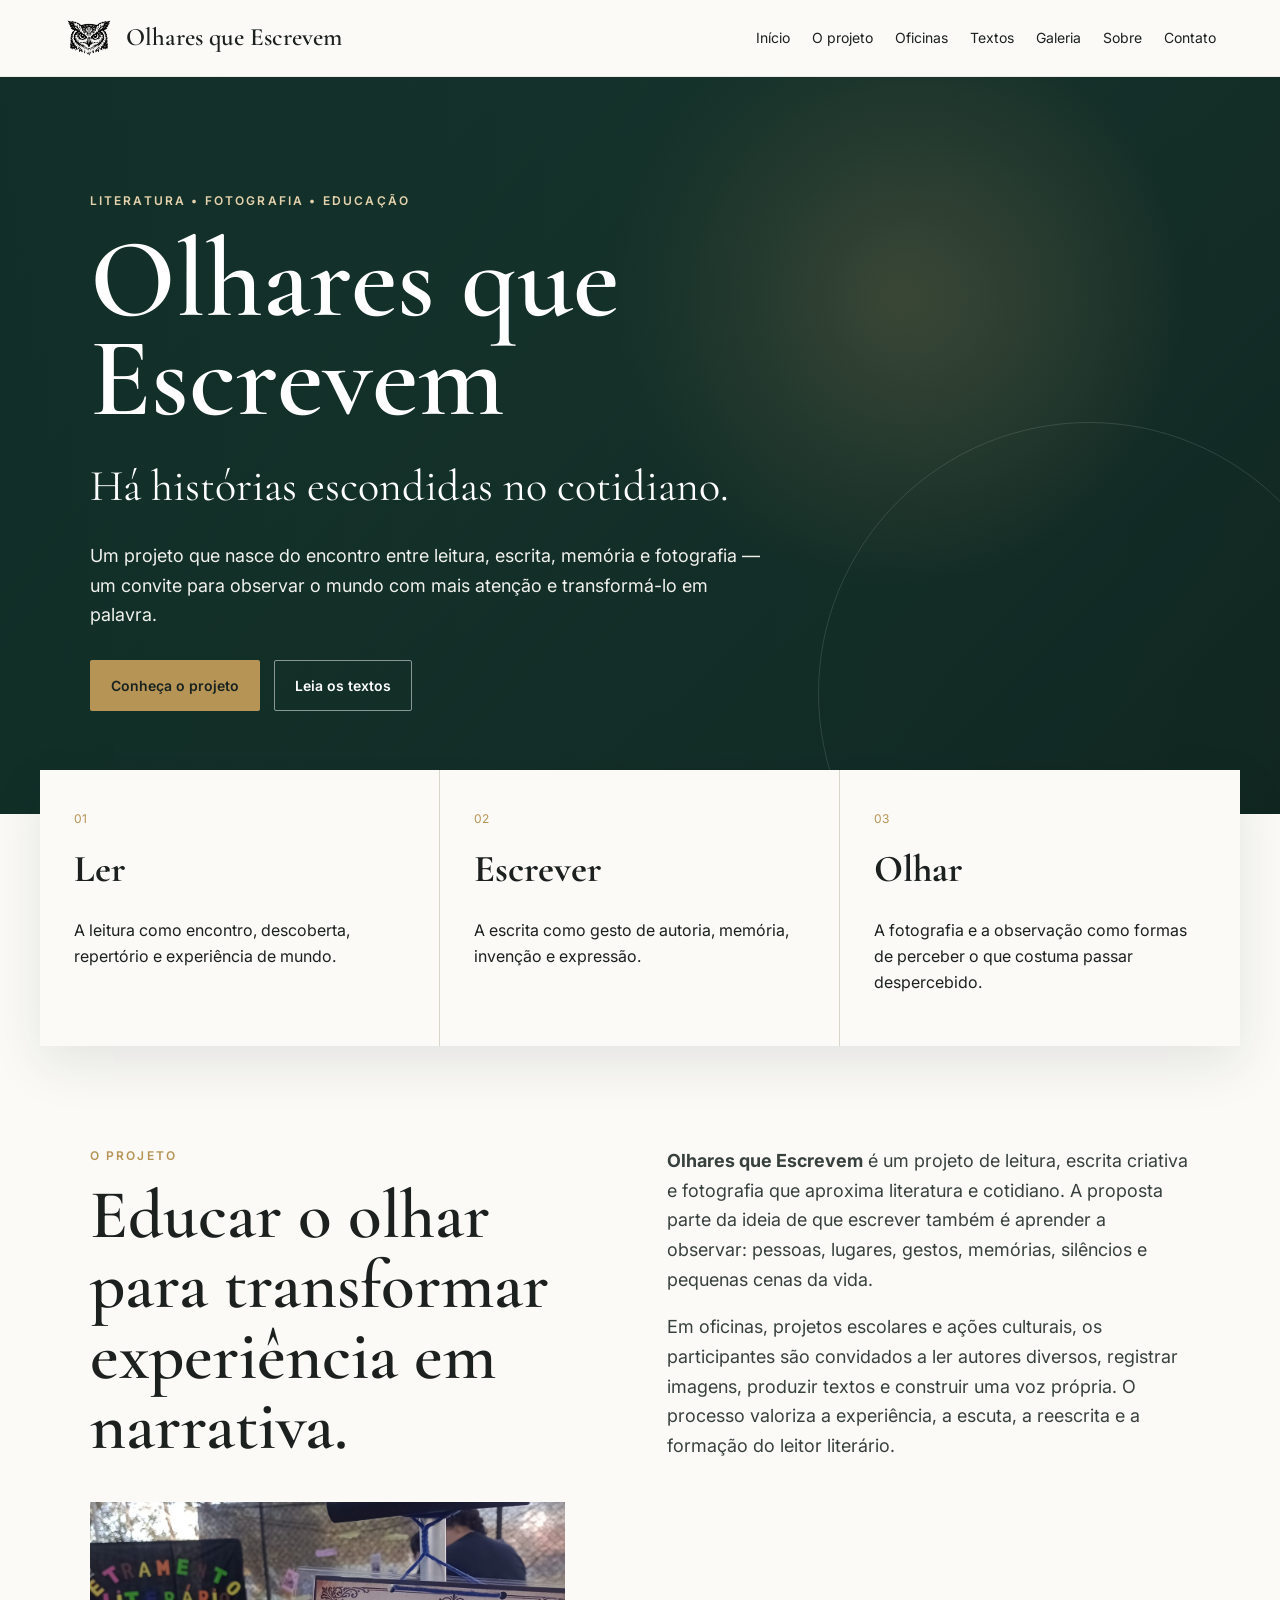
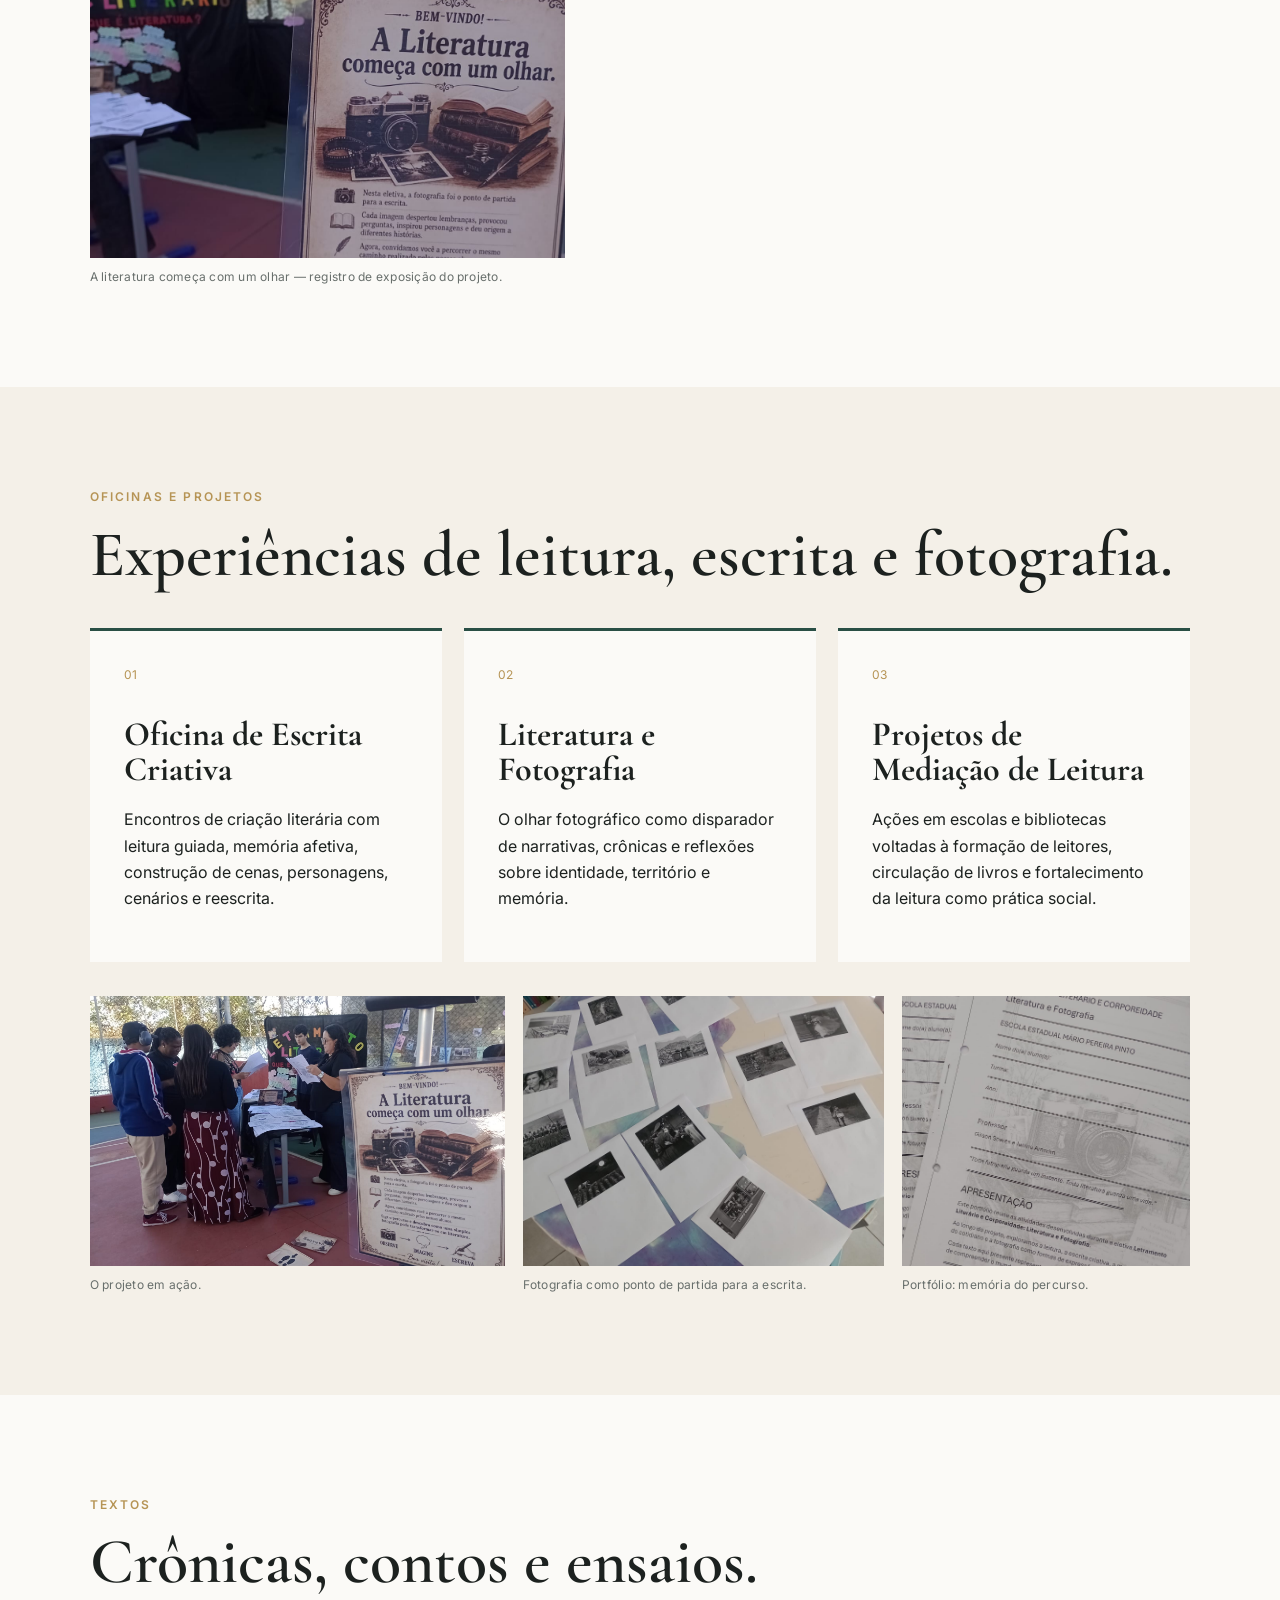
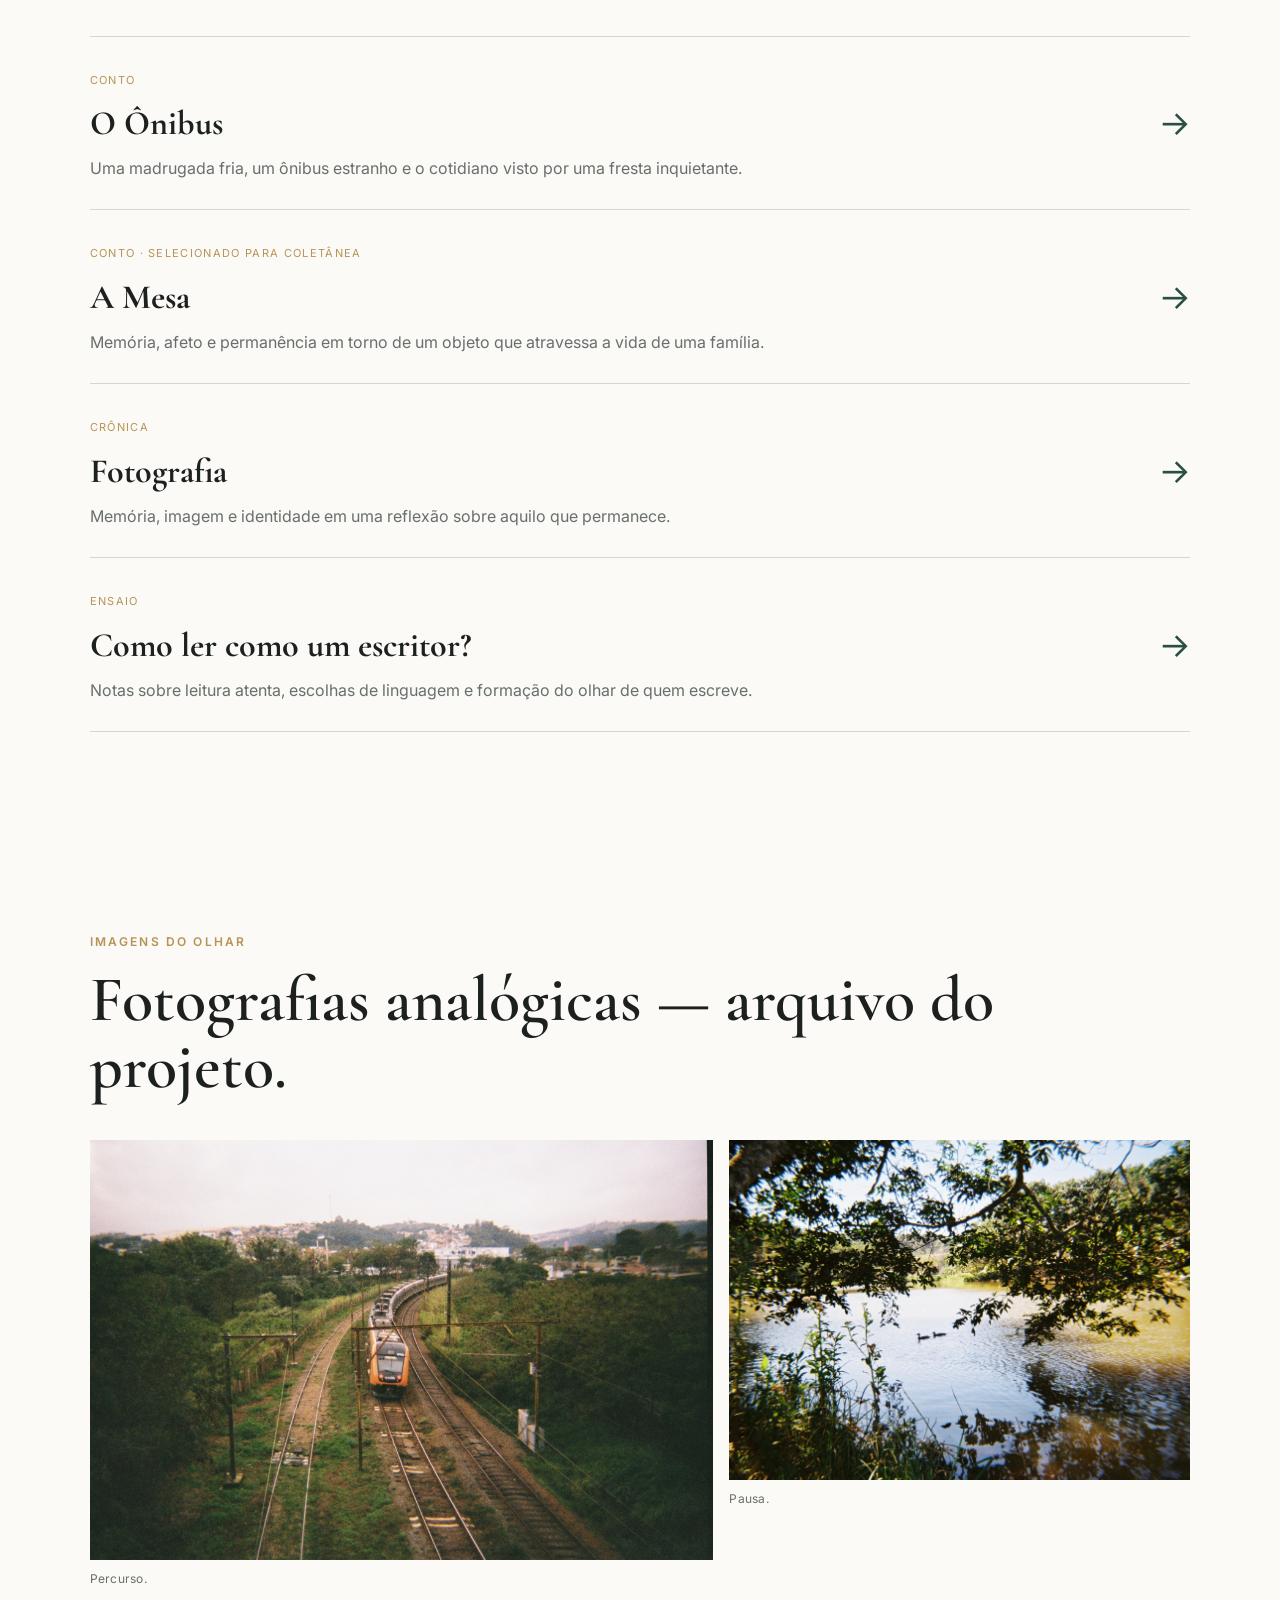
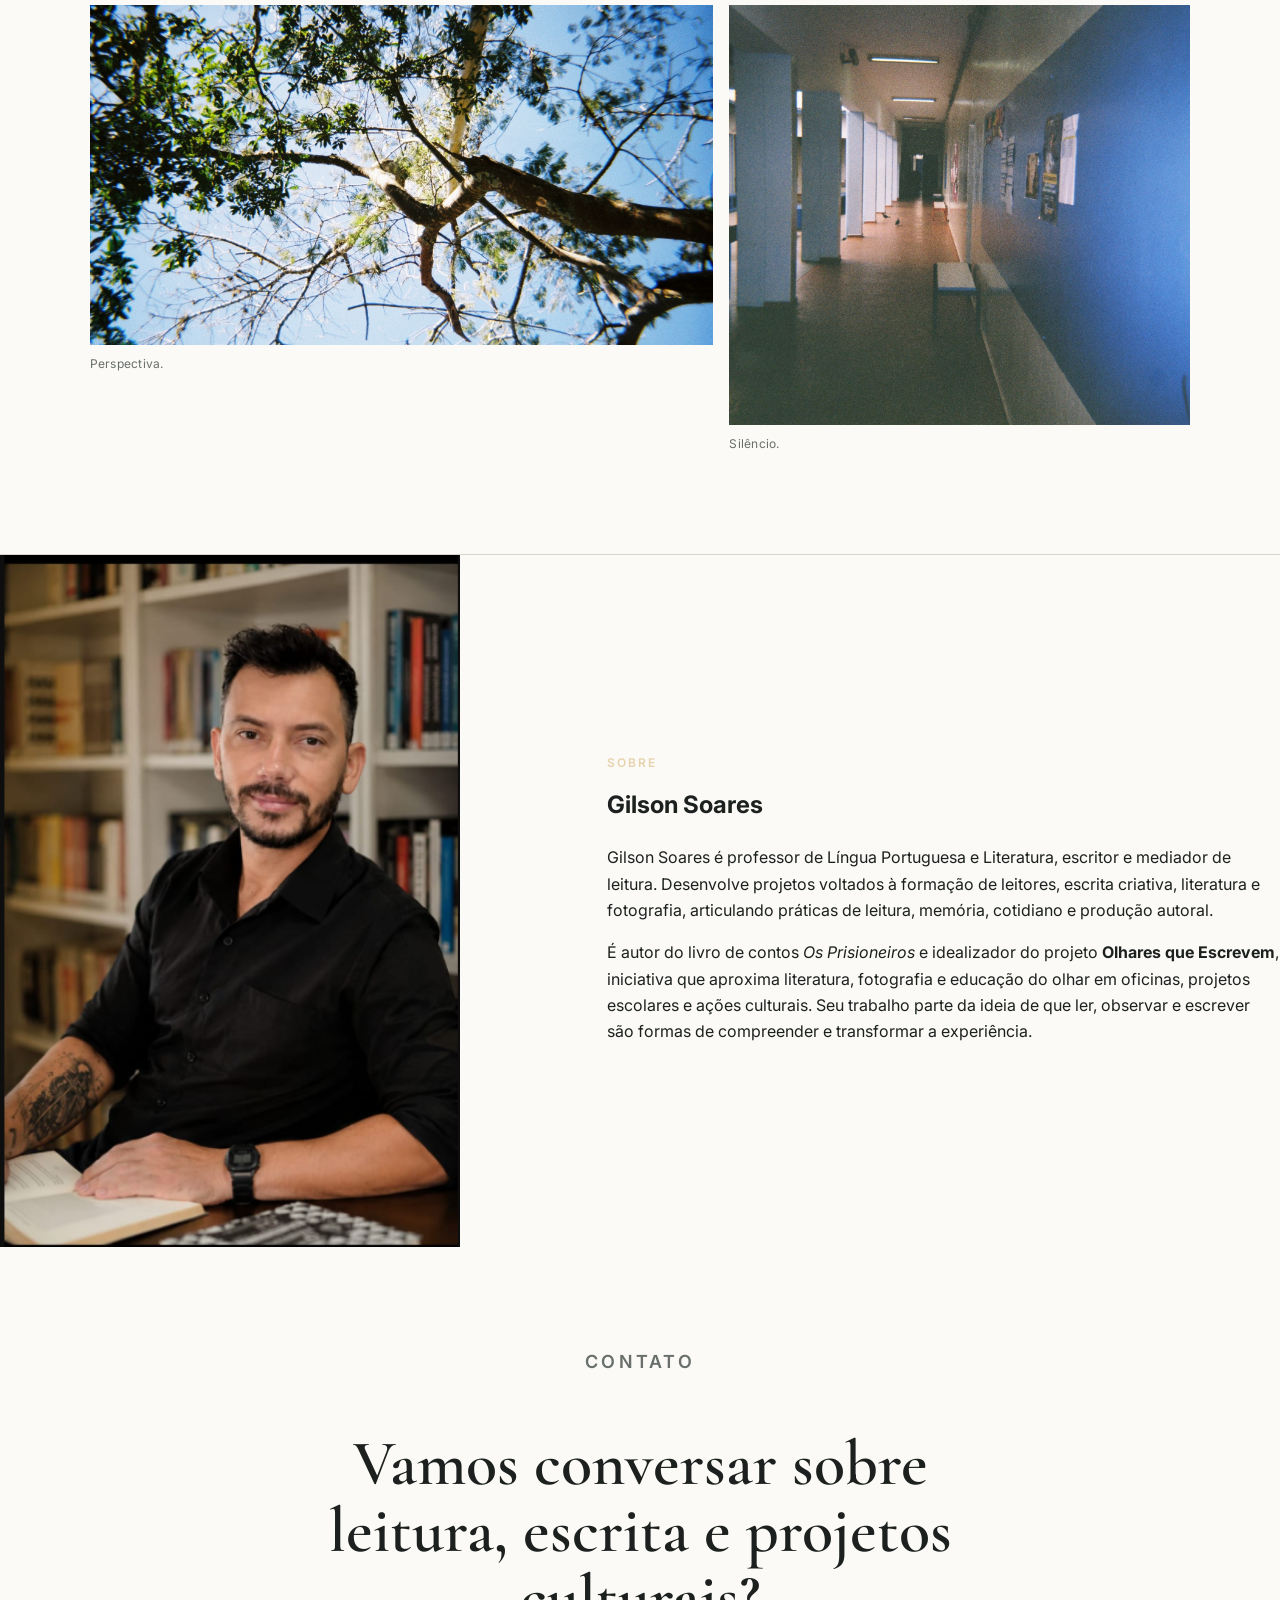
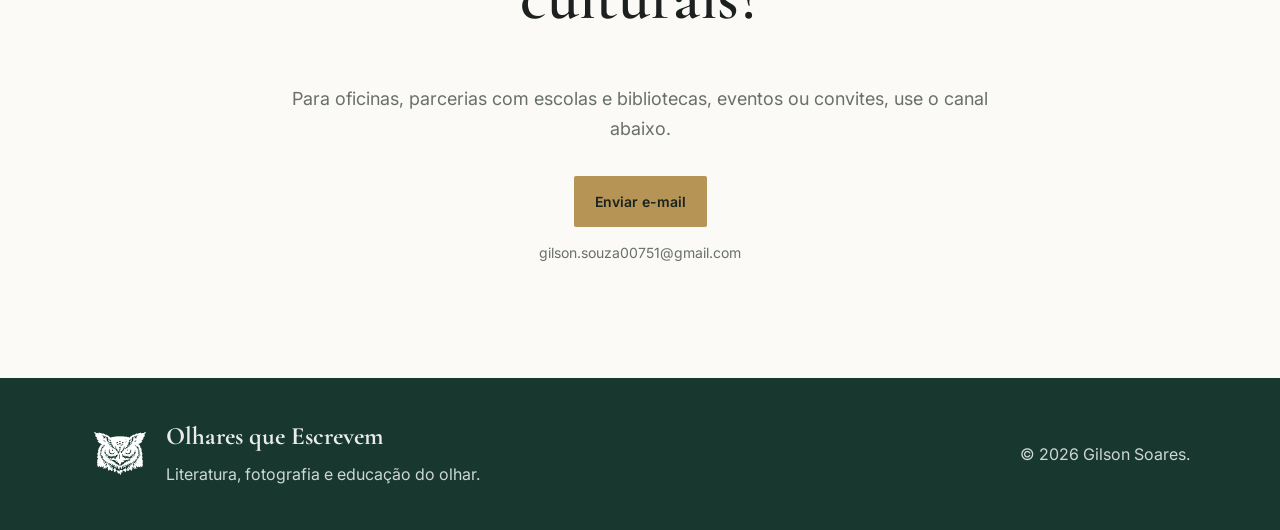
==== commit e0986c02: "Add files via upload" ====
--- a/index.html
+++ b/index.html
@@ -91,15 +91,10 @@
       <h2 class="section-title">Crônicas, contos e ensaios.</h2>
 
       <div class="text-list">
-        <a class="text-item" href="textos/fotografia.html">
-          <div><span class="tag">Crônica</span><h3>Fotografia</h3><p>Memória, imagem e identidade em uma reflexão sobre aquilo que permanece.</p></div><span class="arrow">→</span>
-        </a>
-        <a class="text-item" href="textos/o-onibus.html">
-          <div><span class="tag">Conto</span><h3>O Ônibus</h3><p>Uma madrugada fria, um ônibus estranho e o cotidiano visto por uma fresta inquietante.</p></div><span class="arrow">→</span>
-        </a>
-        <a class="text-item" href="textos/ler-como-escritor.html">
-          <div><span class="tag">Ensaio</span><h3>Como é ler como um escritor?</h3><p>Notas sobre leitura atenta, escolhas de linguagem e formação do olhar de quem escreve.</p></div><span class="arrow">→</span>
-        </a>
+        <a class="text-item" href="textos/o-onibus.html"><div><span class="tag">Conto</span><h3>O Ônibus</h3><p>Uma madrugada fria, um ônibus estranho e o cotidiano visto por uma fresta inquietante.</p></div><span class="arrow">→</span></a>
+        <a class="text-item" href="textos/a-mesa.html"><div><span class="tag">Conto · Selecionado para coletânea</span><h3>A Mesa</h3><p>Memória, afeto e permanência em torno de um objeto que atravessa a vida de uma família.</p></div><span class="arrow">→</span></a>
+        <a class="text-item" href="textos/fotografia.html"><div><span class="tag">Crônica</span><h3>Fotografia</h3><p>Memória, imagem e identidade em uma reflexão sobre aquilo que permanece.</p></div><span class="arrow">→</span></a>
+        <a class="text-item" href="textos/ler-como-escritor.html"><div><span class="tag">Ensaio</span><h3>Como ler como um escritor?</h3><p>Notas sobre leitura atenta, escolhas de linguagem e formação do olhar de quem escreve.</p></div><span class="arrow">→</span></a>
       </div>
     </section>
 
@@ -114,13 +109,18 @@
       </div>
     </section>
 
-    <section id="sobre" class="section two-col about">
-      <div><p class="section-kicker">Sobre</p><h2>Gilson Soares</h2></div>
-      <div class="prose">
-        <p>Professor de Língua Portuguesa e Literatura, escritor e mediador de leitura. Desenvolve projetos que aproximam literatura, escrita criativa, fotografia e formação de leitores.</p>
-        <p>É autor do livro de contos <em>Os Prisioneiros</em> e idealizador do <strong>Olhares que Escrevem</strong>, projeto voltado à educação do olhar e à criação literária em contextos escolares e culturais.</p>
-      </div>
-    </section>
+      <section id="sobre" class="about">
+    <div class="about-photo-wrap">
+      <img class="about-photo" src="imagens/gilson-soares.png" alt="Gilson Soares em ambiente com livros ao fundo">
+    </div>
+    <div class="about-content">
+      <p class="eyebrow">SOBRE</p>
+      <h2>Gilson Soares</h2>
+      <p>Gilson Soares é professor de Língua Portuguesa e Literatura, escritor e mediador de leitura. Desenvolve projetos voltados à formação de leitores, escrita criativa, literatura e fotografia, articulando práticas de leitura, memória, cotidiano e produção autoral.</p>
+      <p>É autor do livro de contos <em>Os Prisioneiros</em> e idealizador do projeto <strong>Olhares que Escrevem</strong>, iniciativa que aproxima literatura, fotografia e educação do olhar em oficinas, projetos escolares e ações culturais. Seu trabalho parte da ideia de que ler, observar e escrever são formas de compreender e transformar a experiência.</p>
+    </div>
+  </section>
+
 
     <section id="contato" class="section contact">
       <p class="section-kicker">Contato</p>
--- a/style.css
+++ b/style.css
@@ -119,3 +119,35 @@
   .real-gallery img,.real-gallery .wide img{height:auto}
   footer{flex-direction:column;align-items:flex-start}
 }
+
+.article-award{display:inline-block;margin:18px 0 0;padding:9px 13px;border-left:3px solid var(--gold);background:var(--cream);color:#4d554f;font-size:13px;line-height:1.5}
+
+.about{
+  display:grid;
+  grid-template-columns:minmax(260px, 0.9fr) minmax(320px, 1.1fr);
+  gap:56px;
+  align-items:center;
+}
+.about-photo-wrap{
+  width:100%;
+}
+.about-photo{
+  display:block;
+  width:100%;
+  max-width:460px;
+  height:auto;
+  object-fit:cover;
+  border-radius:0;
+}
+.about-content h2{
+  margin-top:0;
+}
+@media (max-width: 820px){
+  .about{
+    grid-template-columns:1fr;
+    gap:28px;
+  }
+  .about-photo{
+    max-width:100%;
+  }
+}
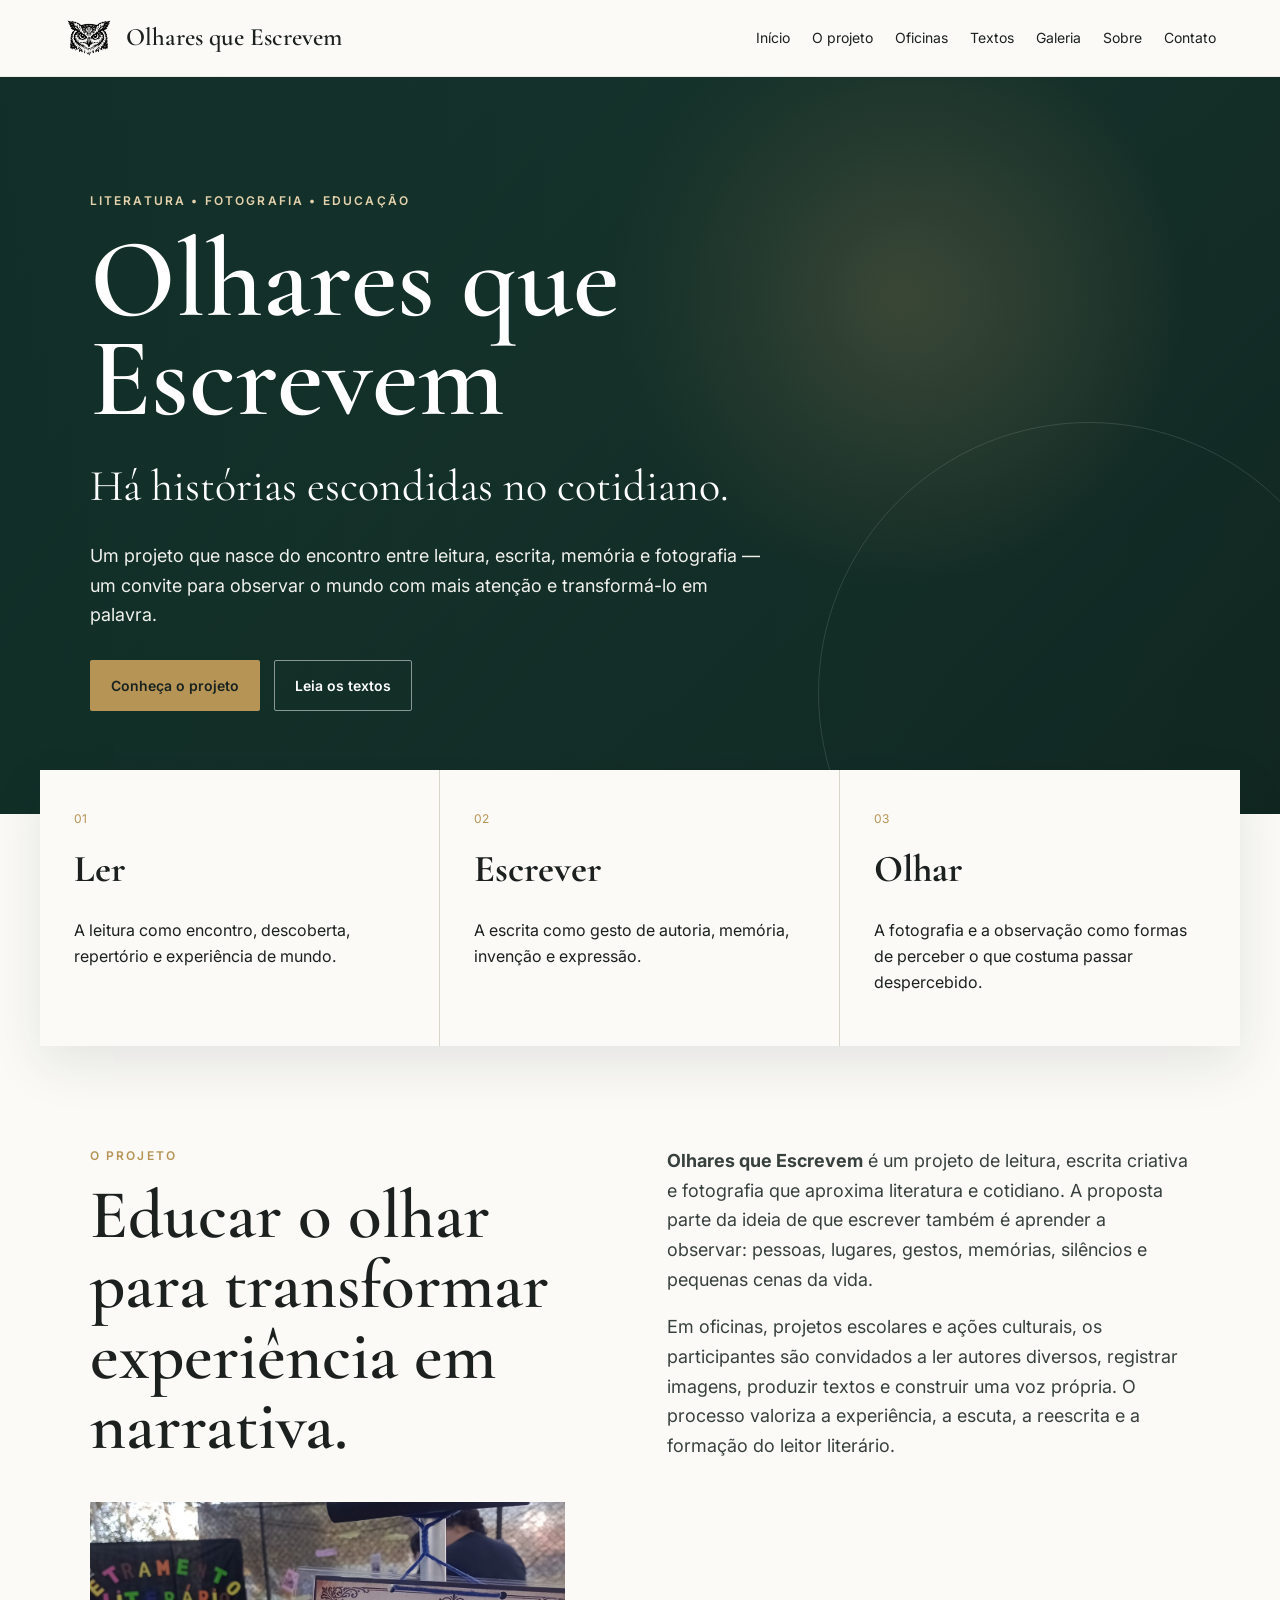
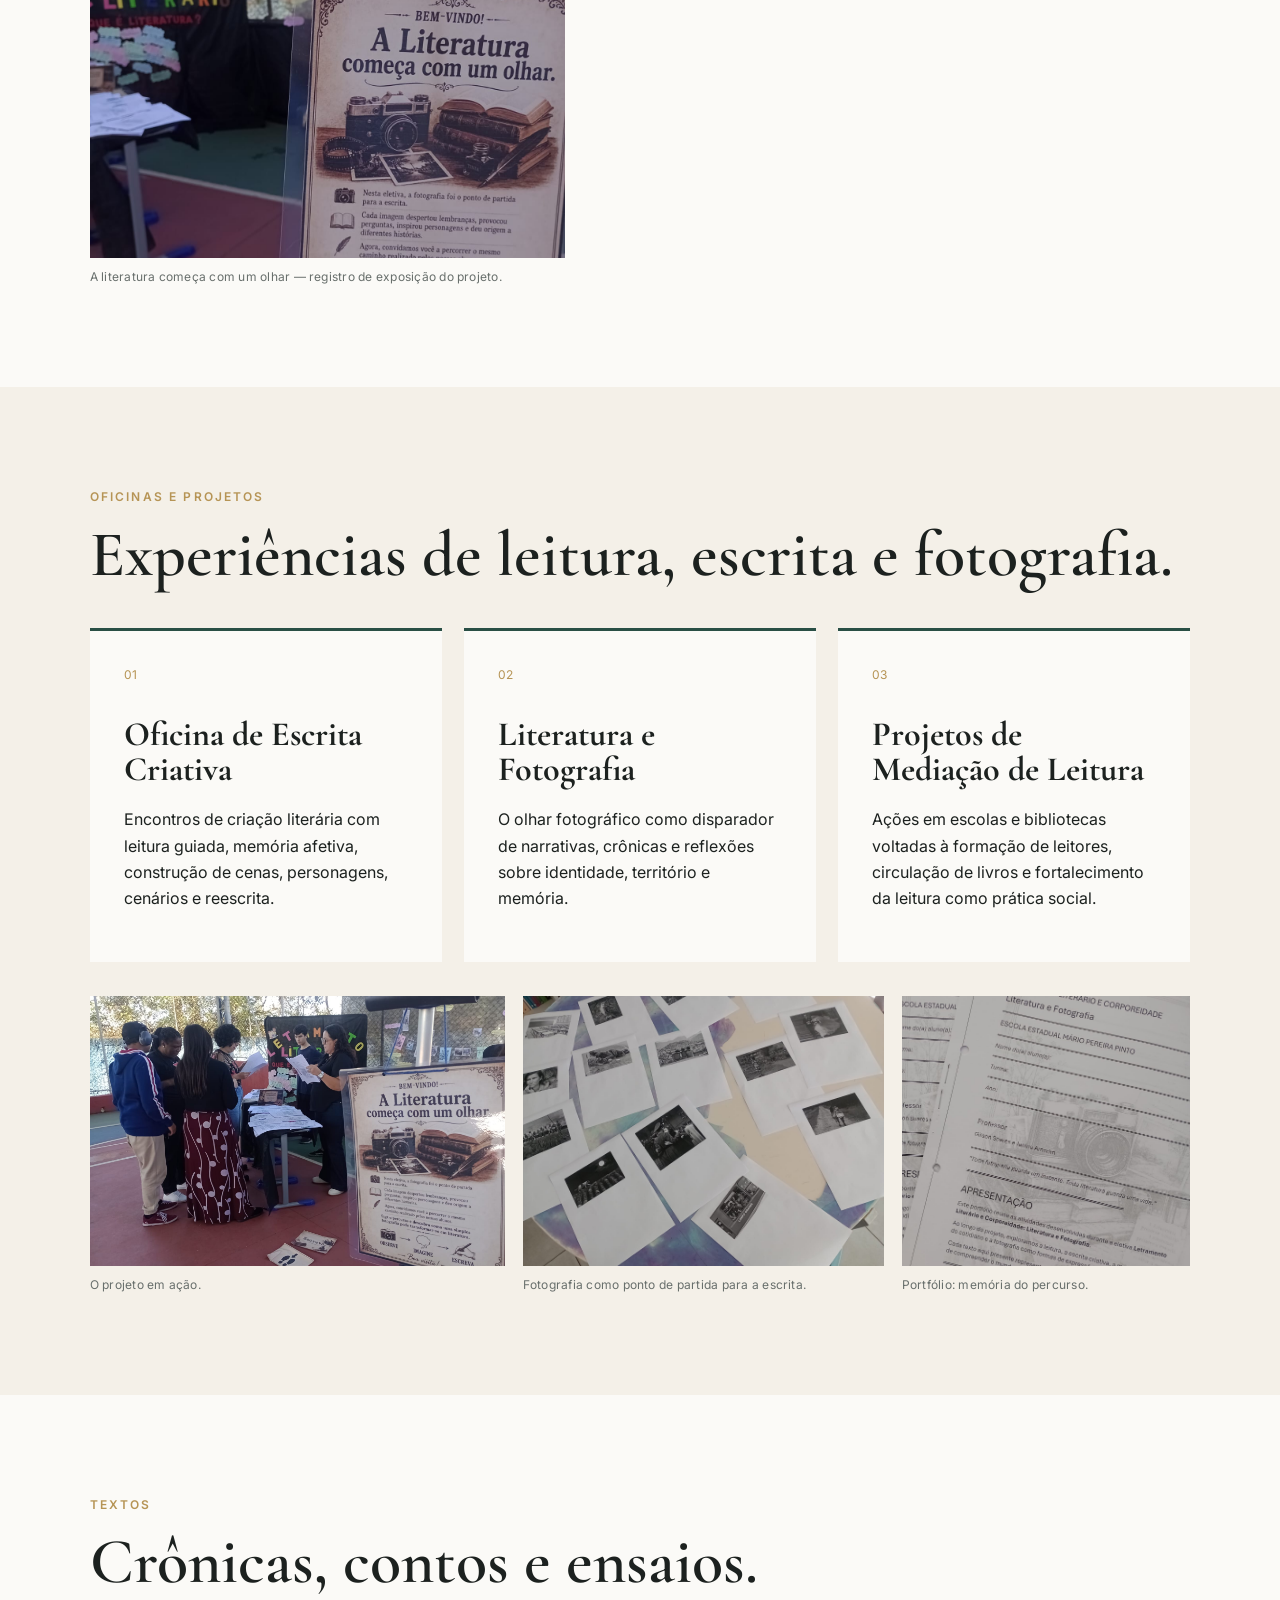
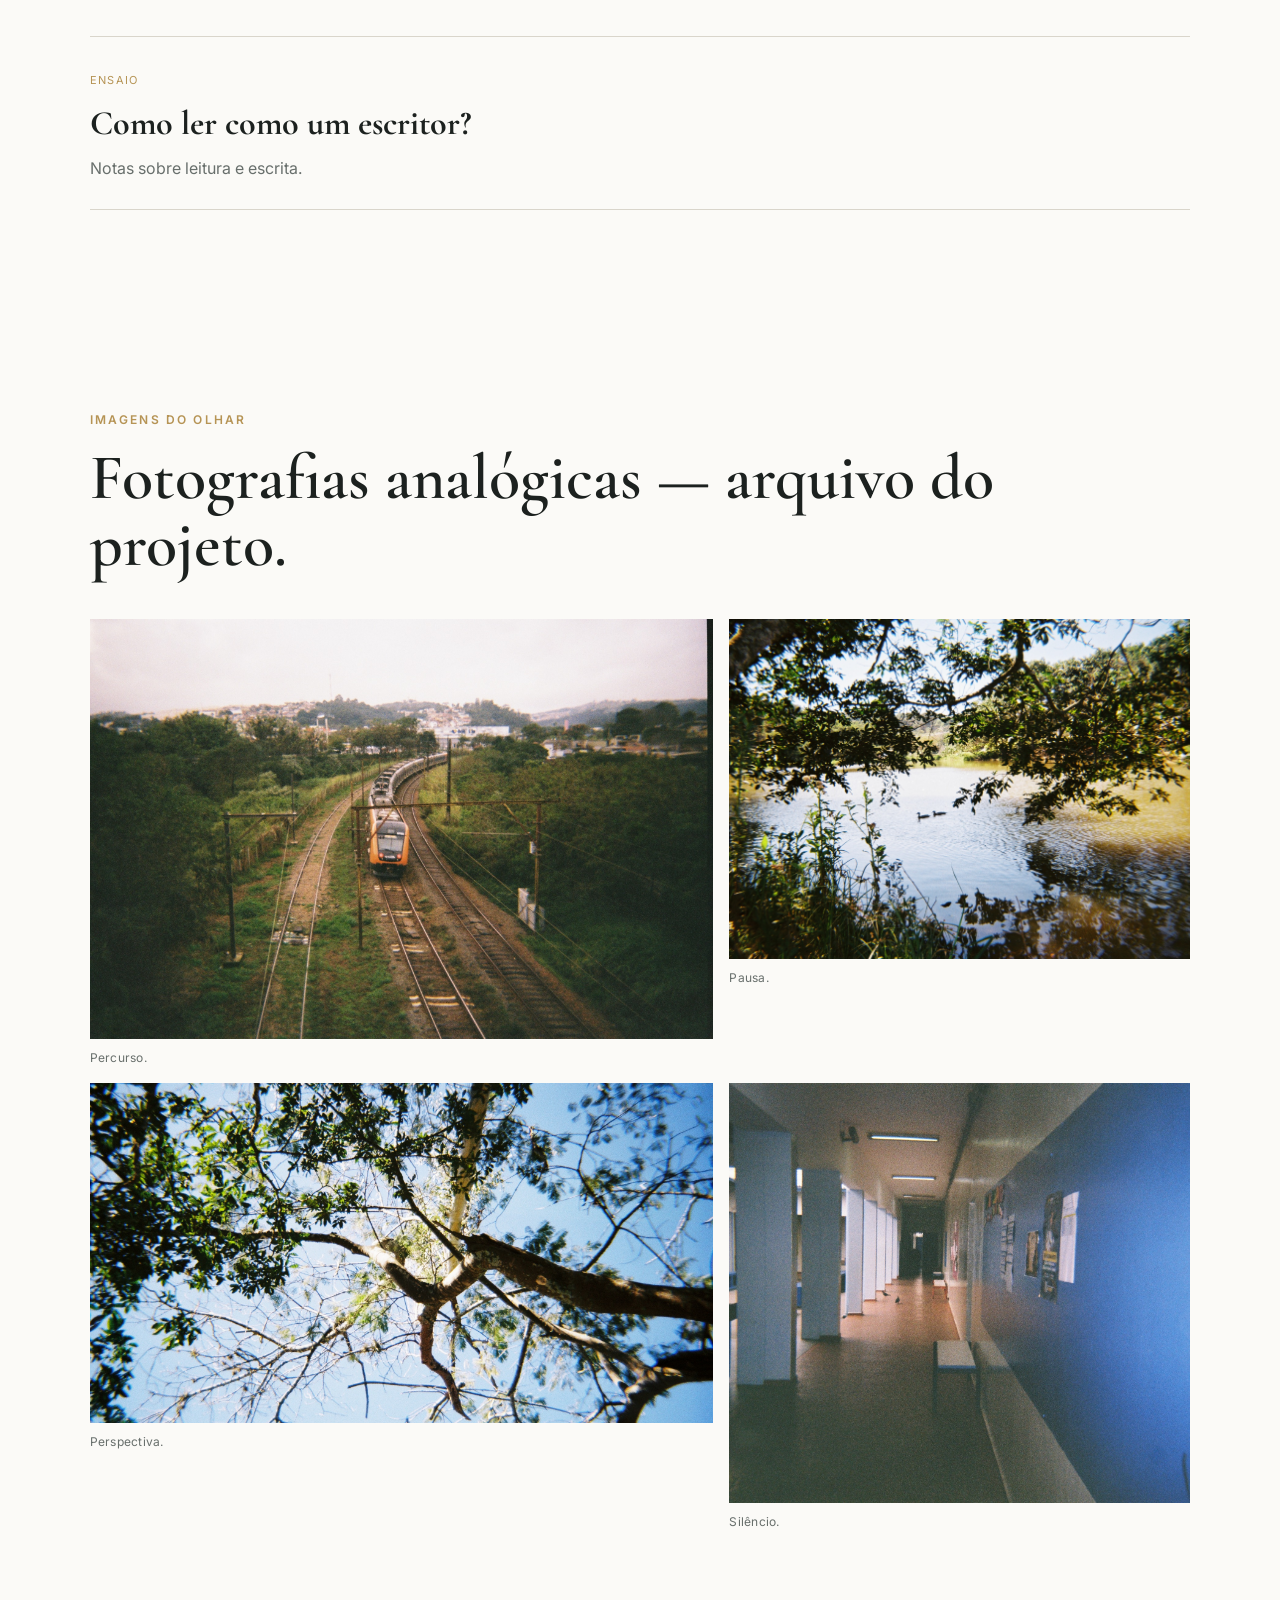
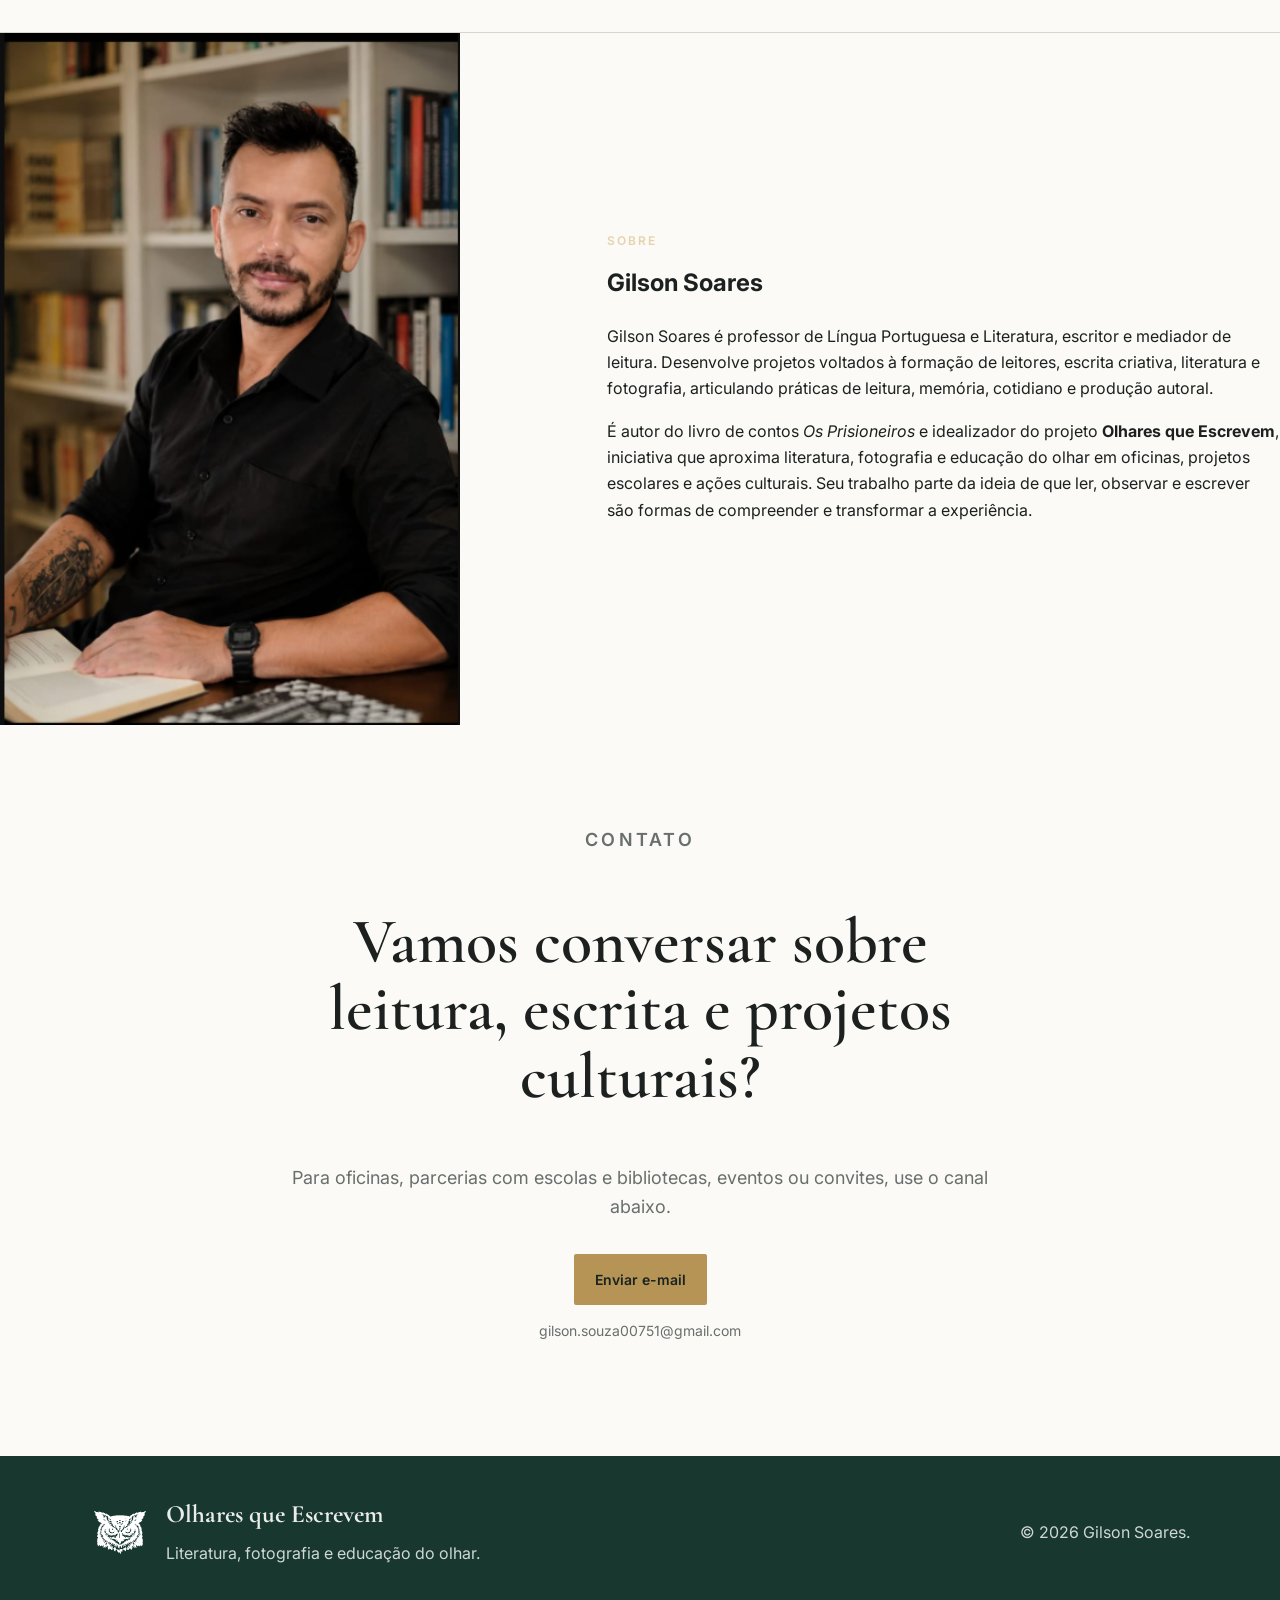
==== commit 7447eeb9: "Update index.html" ====
--- a/index.html
+++ b/index.html
@@ -91,13 +91,12 @@
       <h2 class="section-title">Crônicas, contos e ensaios.</h2>
 
       <div class="text-list">
-        <a class="text-item" href="textos/o-onibus.html"><div><span class="tag">Conto</span><h3>O Ônibus</h3><p>Uma madrugada fria, um ônibus estranho e o cotidiano visto por uma fresta inquietante.</p></div><span class="arrow">→</span></a>
-        <a class="text-item" href="textos/a-mesa.html"><div><span class="tag">Conto · Selecionado para coletânea</span><h3>A Mesa</h3><p>Memória, afeto e permanência em torno de um objeto que atravessa a vida de uma família.</p></div><span class="arrow">→</span></a>
-        <a class="text-item" href="textos/fotografia.html"><div><span class="tag">Crônica</span><h3>Fotografia</h3><p>Memória, imagem e identidade em uma reflexão sobre aquilo que permanece.</p></div><span class="arrow">→</span></a>
-        <a class="text-item" href="textos/ler-como-escritor.html"><div><span class="tag">Ensaio</span><h3>Como ler como um escritor?</h3><p>Notas sobre leitura atenta, escolhas de linguagem e formação do olhar de quem escreve.</p></div><span class="arrow">→</span></a>
-      </div>
-    </section>
-
+  <a class="text-item" href="textos/ler-como-escritor.html"><div><span class="tag">Ensaio</span><h3>Como ler como um escritor?</h3><p>Notas sobre leitura e escrita.</p></div></a>
+</div>
+</section>  
+        
+      
+    
     <section id="galeria" class="section gallery-section">
       <p class="section-kicker">Imagens do olhar</p>
       <h2 class="section-title">Fotografias analógicas — arquivo do projeto.</h2>
